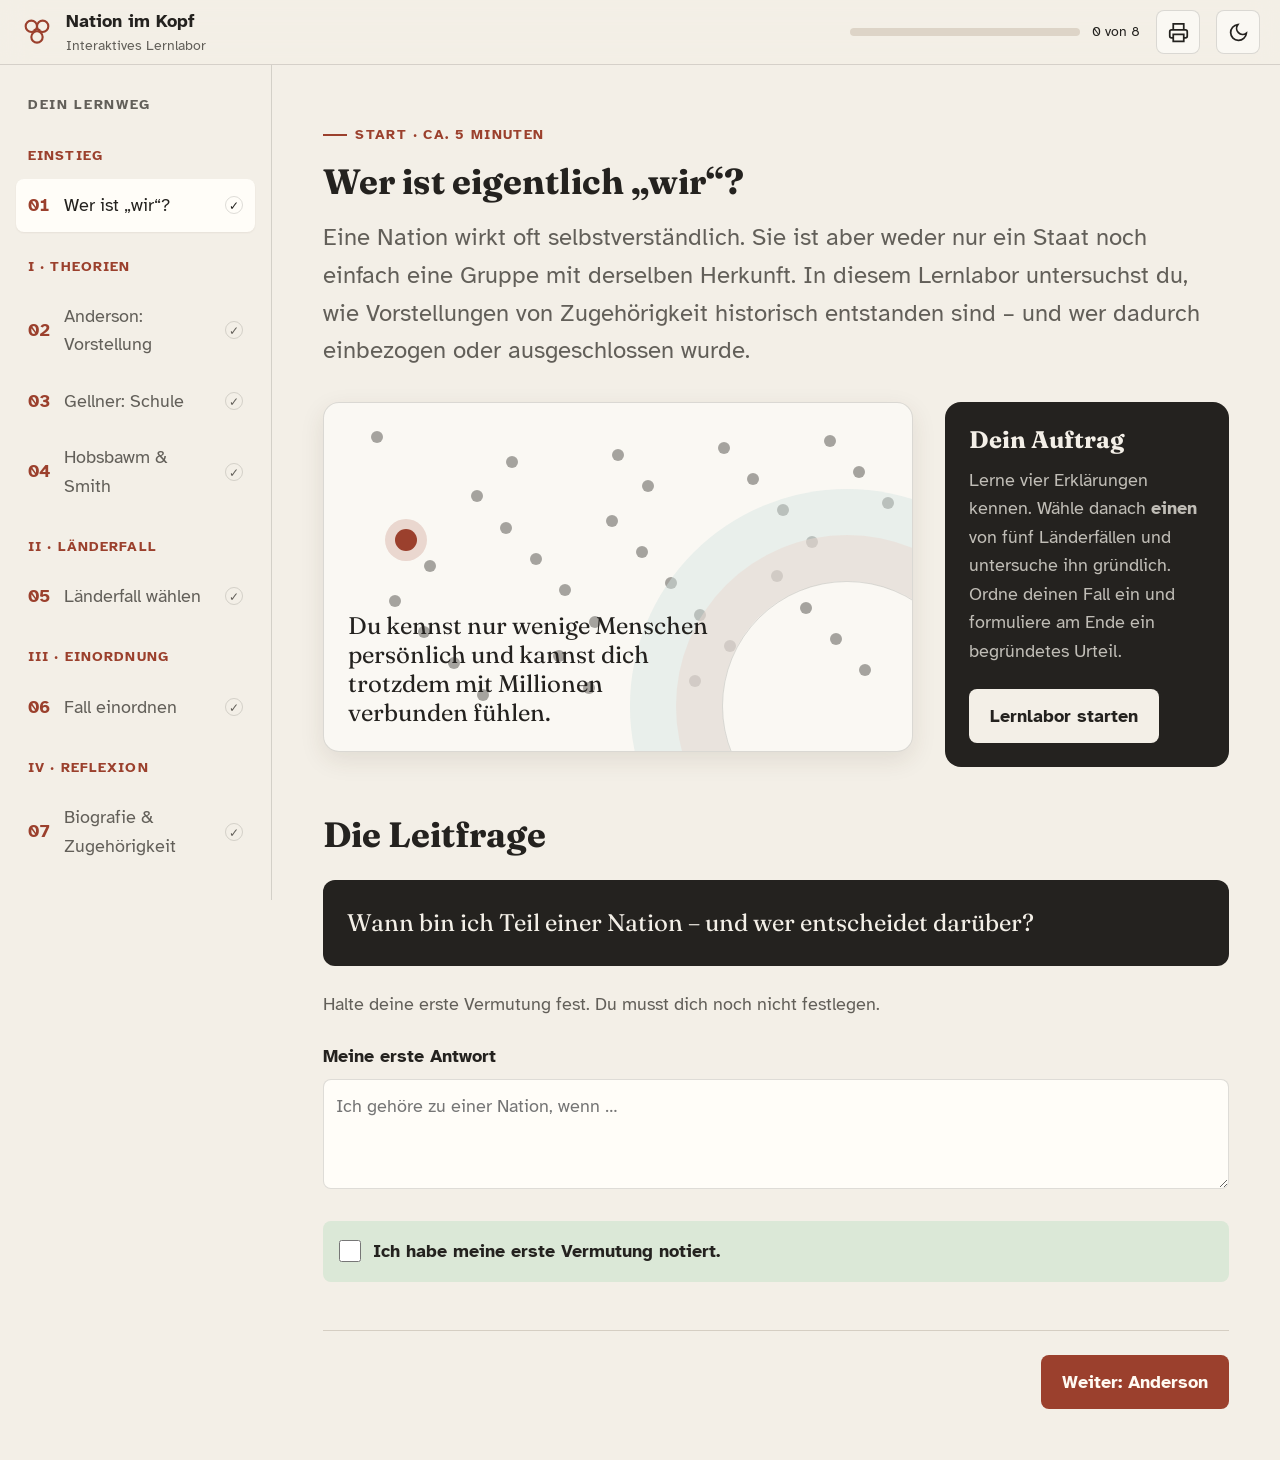
==== index.html @ ab25e4e1 "Lernlabor „Nation im Kopf“ und Vertiefungsmodul „Gene ohne Reisepass“ Co-Authored-By: Claude Opus 5." ====
<!DOCTYPE html>

<html lang="de">
<head>
<meta charset="utf-8"/>
<meta content="width=device-width,initial-scale=1" name="viewport"/>
<meta content="Interaktives Lernlabor zu Nation, Nationalismus und Zugehörigkeit für das Wahlfach Demokratiebildung." name="description"/>
<title>Nation im Kopf – Interaktives Lernlabor</title>
<link href="https://fonts.googleapis.com" rel="preconnect"/>
<link crossorigin="" href="https://fonts.gstatic.com" rel="preconnect"/>
<link href="https://fonts.googleapis.com/css2?family=Atkinson+Hyperlegible:wght@400;700&amp;family=Fraunces:opsz,wght@9..144,600;9..144,700&amp;display=swap" rel="stylesheet"/>
<style>
/* Art direction: historisches Lernlabor → ruhig, quellenorientiert, pluralitätssensibel.
   Palette: warmes Papier + Oxidrot; Typography: Fraunces + Atkinson Hyperlegible; Density: balanced. */
:root,[data-theme="light"]{
 --bg:#f3efe7;--surface:#faf8f3;--surface-2:#fffdf8;--offset:#e9e2d7;--dynamic:#ddd4c7;--divider:#d5cec3;--border:rgba(36,34,31,.15);
 --text:#24221f;--muted:#625f59;--faint:#79746c;--inverse:#fffaf2;--primary:#9b402d;--primary-hover:#763020;--primary-hi:#ead7cf;
 --teal:#176b67;--teal-hi:#d3e3df;--gold:#8c6717;--gold-hi:#eee2bf;--error:#9a3043;--error-hi:#f0d8dc;--success:#386838;--success-hi:#dbe8d7;
 --shadow-sm:0 1px 2px rgba(65,48,34,.07);--shadow-md:0 8px 24px rgba(65,48,34,.10);--shadow-lg:0 18px 48px rgba(65,48,34,.14);
 --font-display:'Fraunces',Georgia,serif;--font-body:'Atkinson Hyperlegible',Arial,sans-serif;
 --text-xs:clamp(.75rem,.7rem + .25vw,.875rem);--text-sm:clamp(.875rem,.8rem + .35vw,1rem);--text-base:clamp(1rem,.95rem + .25vw,1.125rem);--text-lg:clamp(1.125rem,1rem + .75vw,1.5rem);--text-xl:clamp(1.5rem,1.2rem + 1.25vw,2.25rem);
 --s1:.25rem;--s2:.5rem;--s3:.75rem;--s4:1rem;--s5:1.25rem;--s6:1.5rem;--s8:2rem;--s10:2.5rem;--s12:3rem;--s16:4rem;--r-sm:.375rem;--r-md:.5rem;--r-lg:.75rem;--r-xl:1rem;--ease:180ms cubic-bezier(.16,1,.3,1)
}
[data-theme="dark"]{--bg:#181715;--surface:#201e1b;--surface-2:#282521;--offset:#302d28;--dynamic:#3a3630;--divider:#3a3732;--border:rgba(238,233,225,.16);--text:#eee9e1;--muted:#c0b8ae;--faint:#9d958b;--inverse:#251813;--primary:#db826c;--primary-hover:#ee9e8a;--primary-hi:#4f3028;--teal:#6bb6af;--teal-hi:#263e3c;--gold:#d6ae57;--gold-hi:#443a25;--error:#e5788c;--error-hi:#4d2930;--success:#8ab67d;--success-hi:#2c3c28;--shadow-sm:0 1px 2px rgba(0,0,0,.25);--shadow-md:0 8px 24px rgba(0,0,0,.3);--shadow-lg:0 18px 48px rgba(0,0,0,.4)}
*,*::before,*::after{box-sizing:border-box;margin:0;padding:0}html{scroll-behavior:smooth;scroll-padding-top:5rem;-webkit-text-size-adjust:none;text-size-adjust:none}body{min-height:100dvh;background:var(--bg);color:var(--text);font-family:var(--font-body);font-size:var(--text-base);line-height:1.58;-webkit-font-smoothing:antialiased;text-rendering:optimizeLegibility}button,input,textarea,select{font:inherit;color:inherit}button{cursor:pointer}a{color:inherit}img,svg{display:block;max-width:100%}h1,h2,h3{line-height:1.15;text-wrap:balance}p,li{max-width:72ch;text-wrap:pretty}::selection{background:var(--primary-hi)}:focus-visible{outline:3px solid var(--primary);outline-offset:3px;border-radius:var(--r-sm)}
.skip{position:fixed;left:var(--s4);top:-5rem;background:var(--text);color:var(--bg);padding:var(--s3) var(--s4);z-index:100}.skip:focus{top:var(--s4)}
.appbar{position:sticky;top:0;z-index:30;background:color-mix(in oklab,var(--bg) 92%,transparent);backdrop-filter:blur(14px);border-bottom:1px solid var(--border)}.appbar-inner{max-width:1440px;margin:auto;min-height:64px;padding:0 var(--s5);display:flex;align-items:center;gap:var(--s4)}.brand{display:flex;align-items:center;gap:var(--s3);font-weight:700}.mark{width:34px;height:34px;color:var(--primary);flex:0 0 auto}.brand small{display:block;color:var(--muted);font-size:var(--text-xs);font-weight:400}.progress-wrap{margin-left:auto;display:flex;align-items:center;gap:var(--s3);min-width:min(290px,35vw)}.progress-track{height:8px;flex:1;background:var(--dynamic);border-radius:999px;overflow:hidden}.progress-bar{height:100%;width:0;background:var(--primary);transition:width 600ms cubic-bezier(.16,1,.3,1)}.progress-label{font-size:var(--text-xs);font-variant-numeric:tabular-nums;white-space:nowrap}.icon-btn{width:44px;height:44px;display:grid;place-items:center;border:1px solid var(--border);background:var(--surface);border-radius:var(--r-md);color:var(--text)}.icon-btn:hover{background:var(--offset)}
.shell{max-width:1440px;margin:auto;display:grid;grid-template-columns:272px minmax(0,1fr);min-height:calc(100dvh - 65px)}.sidebar{position:sticky;top:65px;height:calc(100dvh - 65px);padding:var(--s6) var(--s4);border-right:1px solid var(--border);overflow:auto}.sidebar h2{font-size:var(--text-xs);letter-spacing:.12em;text-transform:uppercase;color:var(--muted);margin:var(--s2) var(--s3) var(--s3)}.nav-list{list-style:none;display:grid;gap:var(--s1)}.nav-group{margin:var(--s5) var(--s3) var(--s2);font-size:var(--text-xs);font-weight:700;letter-spacing:.08em;text-transform:uppercase;color:var(--primary)}.nav-btn{width:100%;min-height:48px;padding:var(--s3);display:grid;grid-template-columns:28px 1fr auto;align-items:center;gap:var(--s2);text-align:left;border:0;border-radius:var(--r-md);background:transparent;color:var(--muted)}.nav-btn:hover{background:var(--surface);color:var(--text)}.nav-btn.active{background:var(--surface-2);color:var(--text);box-shadow:var(--shadow-sm)}.nav-num{font-variant-numeric:tabular-nums;color:var(--primary);font-weight:700}.nav-check{width:18px;height:18px;border:1px solid var(--border);border-radius:50%;font-size:12px;display:grid;place-items:center}.nav-btn.done .nav-check{background:var(--success);border-color:var(--success);color:var(--inverse)}.privacy-note{margin-top:var(--s8);padding:var(--s4);background:var(--surface);border-radius:var(--r-lg);font-size:var(--text-sm);color:var(--muted)}.privacy-note strong{color:var(--text)}
.content{min-width:0;padding:clamp(var(--s6),4vw,var(--s16));}.page{display:none;max-width:1060px;margin:auto;animation:fadein 350ms cubic-bezier(.16,1,.3,1)}.page.active{display:block}.eyebrow{display:inline-flex;align-items:center;gap:var(--s2);font-size:var(--text-xs);font-weight:700;text-transform:uppercase;letter-spacing:.1em;color:var(--primary);margin-bottom:var(--s4)}.eyebrow::before{content:"";width:24px;height:2px;background:currentColor}.page h1{font-family:var(--font-display);font-size:var(--text-xl);max-width:24ch;margin-bottom:var(--s4)}.lead{font-size:var(--text-lg);color:var(--muted);max-width:62ch;margin-bottom:var(--s8)}.hero{display:grid;grid-template-columns:minmax(0,1.35fr) minmax(260px,.65fr);gap:var(--s8);align-items:start}.hero-visual{min-height:350px;background:var(--surface);border:1px solid var(--border);border-radius:var(--r-xl);padding:var(--s6);box-shadow:var(--shadow-md);position:relative;overflow:hidden}.constellation{position:absolute;inset:0}.person{position:absolute;width:12px;height:12px;border-radius:50%;background:var(--muted);opacity:.55}.person.me{width:22px;height:22px;background:var(--primary);opacity:1;box-shadow:0 0 0 10px var(--primary-hi)}.rings{position:absolute;width:250px;height:250px;border:1px solid var(--border);border-radius:50%;right:-60px;bottom:-80px;box-shadow:0 0 0 46px color-mix(in oklab,var(--primary-hi) 50%,transparent),0 0 0 92px color-mix(in oklab,var(--teal-hi) 45%,transparent)}.visual-caption{position:absolute;left:var(--s6);bottom:var(--s6);max-width:26ch;font-family:var(--font-display);font-size:var(--text-lg);line-height:1.2}.mission{background:var(--text);color:var(--bg);padding:var(--s6);border-radius:var(--r-xl)}.mission h2{font-family:var(--font-display);font-size:var(--text-lg);margin-bottom:var(--s3)}.mission p{color:color-mix(in oklab,var(--bg) 78%,var(--text));}.btn-row{display:flex;flex-wrap:wrap;gap:var(--s3);margin-top:var(--s6)}.btn{min-height:46px;border:1px solid var(--border);border-radius:var(--r-md);padding:var(--s3) var(--s5);background:var(--surface-2);color:var(--text);font-weight:700;transition:transform var(--ease),background var(--ease),box-shadow var(--ease)}.btn:hover{background:var(--offset);box-shadow:var(--shadow-sm)}.btn:active{transform:translateY(1px)}.btn.primary{background:var(--primary);border-color:transparent;color:var(--inverse)}.btn.primary:hover{background:var(--primary-hover)}.btn.dark{background:var(--bg);color:var(--text);border-color:transparent}.btn.ghost{background:transparent}.btn.small{min-height:40px;padding:var(--s2) var(--s4);font-size:var(--text-sm)}
.section{margin-top:var(--s12)}.section h2{font-family:var(--font-display);font-size:var(--text-xl);margin-bottom:var(--s4)}.section-intro{color:var(--muted);margin-bottom:var(--s6)}.concept-grid{display:grid;grid-template-columns:repeat(2,minmax(0,1fr));gap:var(--s4)}.concept-card{background:var(--surface);border:1px solid var(--border);border-radius:var(--r-lg);padding:var(--s6);box-shadow:var(--shadow-sm)}.concept-card h3{font-size:var(--text-lg);margin:var(--s3) 0}.concept-card p{color:var(--muted)}.concept-card .tag,.tag{display:inline-block;border:1px solid var(--border);border-radius:999px;padding:var(--s1) var(--s3);font-size:var(--text-xs);font-weight:700;color:var(--primary)}.question-box{margin-top:var(--s5);padding:var(--s4);background:var(--offset);border-radius:var(--r-md)}.question-box strong{display:block;margin-bottom:var(--s2)}
.thought{display:grid;grid-template-columns:1fr auto;gap:var(--s4);align-items:end;background:var(--surface);border:1px solid var(--border);padding:var(--s6);border-radius:var(--r-lg);margin-top:var(--s6)}label{font-weight:700}input[type="number"],input[type="text"],textarea,select{width:100%;margin-top:var(--s2);padding:var(--s3);background:var(--surface-2);border:1px solid var(--border);border-radius:var(--r-md)}textarea{min-height:110px;resize:vertical}.feedback{display:none;margin-top:var(--s4);padding:var(--s4);border-radius:var(--r-md);background:var(--teal-hi);color:var(--text)}.feedback.show{display:block;animation:fadein 250ms ease}.analogy{display:grid;grid-template-columns:1fr 1fr;gap:var(--s4);margin:var(--s6) 0}.analog-card{background:var(--surface);padding:var(--s5);border-radius:var(--r-lg);border:1px solid var(--border)}.analog-card strong{font-size:var(--text-lg)}
.process{display:grid;grid-template-columns:repeat(3,1fr);gap:var(--s4);margin:var(--s6) 0}.process article{background:var(--surface);padding:var(--s5);border-radius:var(--r-lg);border:1px solid var(--border)}.process-num{font-family:var(--font-display);font-size:var(--text-xl);color:var(--primary)}.quote{margin:var(--s6) 0;padding:var(--s6);background:var(--text);color:var(--bg);border-radius:var(--r-lg);font-family:var(--font-display);font-size:var(--text-lg)}.quote cite{display:block;margin-top:var(--s3);font-family:var(--font-body);font-size:var(--text-sm);font-style:normal;color:color-mix(in oklab,var(--bg) 70%,var(--text))}
.quiz{background:var(--surface);border:1px solid var(--border);border-radius:var(--r-lg);padding:var(--s6);margin-top:var(--s6)}.quiz h3{font-size:var(--text-lg);margin-bottom:var(--s4)}.options{display:grid;gap:var(--s3)}.option{min-height:50px;padding:var(--s3) var(--s4);border:1px solid var(--border);border-radius:var(--r-md);background:var(--surface-2);text-align:left}.option:hover{background:var(--offset)}.option.correct{background:var(--success-hi);border-color:var(--success)}.option.wrong{background:var(--error-hi);border-color:var(--error)}.quiz-result{min-height:28px;margin-top:var(--s3);font-weight:700}
.country-controls{display:flex;gap:var(--s2);flex-wrap:wrap;margin-bottom:var(--s5)}.country-tab{min-height:44px;padding:var(--s2) var(--s4);border:1px solid var(--border);border-radius:999px;background:var(--surface);font-weight:700}.country-tab.active{background:var(--text);color:var(--bg)}.country-panel{display:none;background:var(--surface);border:1px solid var(--border);border-radius:var(--r-xl);overflow:hidden}.country-panel.active{display:grid;grid-template-columns:minmax(220px,.7fr) minmax(0,1.3fr);animation:fadein 300ms ease}.country-art{min-height:380px;padding:var(--s6);display:flex;flex-direction:column;justify-content:space-between;background:var(--offset);position:relative;overflow:hidden}.country-code{font:700 clamp(4rem,10vw,8rem)/.8 var(--font-display);color:var(--primary);opacity:.2}.country-art h3{font-family:var(--font-display);font-size:var(--text-xl);z-index:1}.country-content{padding:var(--s8)}.country-content h3{font-family:var(--font-display);font-size:var(--text-xl);margin-bottom:var(--s3)}.country-content ul{padding-left:var(--s5);display:grid;gap:var(--s2);margin:var(--s4) 0}.theory-link{padding:var(--s4);background:var(--teal-hi);border-radius:var(--r-md)}
.continuum{background:var(--surface);border:1px solid var(--border);border-radius:var(--r-xl);padding:var(--s6)}.axis-labels{display:flex;justify-content:space-between;gap:var(--s4);font-weight:700}.axis-labels span:last-child{text-align:right}.range{width:100%;accent-color:var(--primary);margin:var(--s8) 0 var(--s3)}.range-readout{text-align:center;font-weight:700;color:var(--primary)}.criteria{display:grid;grid-template-columns:repeat(2,1fr);gap:var(--s3);margin-top:var(--s6)}.criteria label{display:flex;align-items:center;gap:var(--s3);font-weight:400;background:var(--surface-2);padding:var(--s3);border-radius:var(--r-md);border:1px solid var(--border)}.criteria input{width:20px;height:20px;accent-color:var(--primary)}.reflection{margin-top:var(--s6)}.safety{padding:var(--s4);background:var(--gold-hi);border-radius:var(--r-md);margin-bottom:var(--s5)}
.sort-area{display:grid;grid-template-columns:1fr 1fr;gap:var(--s5)}.sort-bank,.sort-target{min-height:190px;background:var(--surface);border:1px dashed var(--border);border-radius:var(--r-lg);padding:var(--s4)}.sort-target h3,.sort-bank h3{margin-bottom:var(--s3)}.sort-chip{display:block;width:100%;margin-bottom:var(--s2);padding:var(--s3);background:var(--surface-2);border:1px solid var(--border);border-radius:var(--r-md);text-align:left}.sort-chip.selected{outline:3px solid var(--primary)}.sort-actions{grid-column:1/-1;display:flex;gap:var(--s3);justify-content:center}.sort-target[data-side="civic"]{box-shadow:inset 0 4px 0 var(--teal)}.sort-target[data-side="ethnic"]{box-shadow:inset 0 4px 0 var(--primary)}
.matrix-wrap{overflow-x:auto}.matrix{min-width:720px}.matrix th,.matrix td{padding:var(--s3);border-bottom:1px solid var(--divider);text-align:left}.matrix th{background:var(--offset);position:sticky;top:0}.matrix td:first-child{font-weight:700}.final-score{display:grid;grid-template-columns:auto 1fr;gap:var(--s5);align-items:center;margin-top:var(--s6);padding:var(--s6);background:var(--text);color:var(--bg);border-radius:var(--r-xl)}.score-ring{width:112px;height:112px;border-radius:50%;display:grid;place-items:center;background:conic-gradient(var(--primary) 0deg,var(--dynamic) 0);font:700 var(--text-xl) var(--font-display);position:relative}.score-ring::before{content:"";position:absolute;inset:12px;border-radius:50%;background:var(--text)}.score-ring span{z-index:1}sup a{color:var(--primary);font-weight:700;text-decoration:none}.module-source{margin-top:var(--s6);padding:var(--s4);background:var(--offset);border:1px solid var(--border);border-radius:var(--r-md);font-size:var(--text-sm);color:var(--muted)}.module-source strong{color:var(--text)}.module-source a{color:var(--primary)}.sources details{background:var(--surface);border:1px solid var(--border);border-radius:var(--r-md);padding:var(--s4);margin-bottom:var(--s3)}.sources summary{font-weight:700;cursor:pointer}.sources a{color:var(--primary)}
.lesson-nav{display:flex;justify-content:space-between;gap:var(--s4);margin-top:var(--s12);padding-top:var(--s6);border-top:1px solid var(--divider)}.completion{display:flex;align-items:center;gap:var(--s3);margin:var(--s6) 0;padding:var(--s4);background:var(--success-hi);border-radius:var(--r-md)}.completion input{width:22px;height:22px;accent-color:var(--success)}.mobile-nav{display:none}.toast{position:fixed;right:var(--s5);bottom:var(--s5);z-index:60;max-width:360px;padding:var(--s4);background:var(--text);color:var(--bg);border-radius:var(--r-md);box-shadow:var(--shadow-lg);transform:translateY(130%);opacity:0;transition:transform 350ms cubic-bezier(.16,1,.3,1),opacity 350ms}.toast.show{transform:none;opacity:1}@keyframes fadein{from{opacity:0;transform:translateY(8px)}to{opacity:1;transform:none}}
@media(max-width:980px){.shell{grid-template-columns:1fr}.sidebar{display:none}.content{padding-bottom:90px}.mobile-nav{position:fixed;display:grid;grid-template-columns:repeat(5,1fr);left:0;right:0;bottom:0;z-index:40;background:var(--surface);border-top:1px solid var(--border);padding:var(--s1)}.mobile-nav button{min-height:54px;border:0;background:transparent;font-size:var(--text-xs);color:var(--muted)}.mobile-nav button.active{color:var(--primary);font-weight:700}.hero{grid-template-columns:1fr}.progress-wrap{min-width:150px}.brand small{display:none}}
@media(max-width:680px){.appbar-inner{padding:0 var(--s3)}.brand span{display:none}.progress-label{display:none}.content{padding:var(--s6) var(--s4) 90px}.concept-grid,.process,.analogy,.criteria,.sort-area{grid-template-columns:1fr}.country-panel.active{grid-template-columns:1fr}.country-art{min-height:200px}.thought{grid-template-columns:1fr}.final-score{grid-template-columns:1fr;text-align:center}.score-ring{margin:auto}.lesson-nav{flex-direction:column}.lesson-nav .btn{width:100%}.sort-actions{grid-column:auto;flex-wrap:wrap}}
@media print{.appbar,.sidebar,.mobile-nav,.lesson-nav,.btn,.country-controls{display:none!important}.shell{display:block}.content{padding:0}.page{display:block!important;break-after:page}.quiz,.concept-card,.country-panel,.continuum{box-shadow:none}.country-panel{display:grid!important}}
@media(prefers-reduced-motion:reduce){*,*::before,*::after{animation-duration:.01ms!important;transition-duration:.01ms!important;scroll-behavior:auto!important}}

.glossary{display:grid;grid-template-columns:repeat(3,minmax(0,1fr));gap:var(--s4);margin:var(--s6) 0}.glossary article{background:var(--surface);border:1px solid var(--border);border-radius:var(--r-lg);padding:var(--s5)}.glossary h3{font-size:var(--text-lg);margin:var(--s2) 0}.glossary p{color:var(--muted)}
.example-stack{display:grid;gap:var(--s4)}.example-stack article{display:grid;grid-template-columns:64px 1fr;gap:var(--s4);background:var(--surface);border:1px solid var(--border);border-radius:var(--r-lg);padding:var(--s5)}.example-stack h3{font-size:var(--text-lg);margin-bottom:var(--s2)}.evidence{margin-top:var(--s3);color:var(--muted);font-size:var(--text-sm)}
.case-task{margin:var(--s6) 0;padding:var(--s6);background:var(--text);color:var(--bg);border-radius:var(--r-xl)}.case-task h2{font-family:var(--font-display);font-size:var(--text-lg);margin:var(--s2) 0}.case-task ol{padding-left:var(--s5);display:grid;gap:var(--s2)}.case-task .tag{color:var(--bg);border-color:color-mix(in oklab,var(--bg) 40%,transparent)}
.country-content>p{margin:var(--s3) 0;color:var(--muted)}.case-check{margin:var(--s4) 0;padding:var(--s4);background:var(--gold-hi);border-radius:var(--r-md)}.case-check p{margin-top:var(--s2);color:var(--text)}.case-work{background:var(--surface);border:1px solid var(--border);padding:var(--s6);border-radius:var(--r-xl)}.large-text{min-height:180px}
.profile-controls{display:flex;align-items:end;gap:var(--s3);flex-wrap:wrap;margin:var(--s6) 0}.profile-controls label{flex:1 1 240px}.profile-controls select{display:block}.case-profile{background:var(--surface);border:1px solid var(--border);border-radius:var(--r-lg);padding:var(--s6);min-height:150px}.case-profile h3{font-family:var(--font-display);font-size:var(--text-lg);margin-bottom:var(--s2)}.proposal-line{height:14px;background:var(--dynamic);border-radius:999px;margin:var(--s5) 0;position:relative}.proposal-line span{position:absolute;top:50%;width:22px;height:22px;border-radius:50%;background:var(--primary);transform:translate(-50%,-50%);box-shadow:0 0 0 5px var(--primary-hi)}
.dimension-grid{display:grid;grid-template-columns:repeat(5,minmax(0,1fr));gap:var(--s3)}.dimension{background:var(--surface);border:1px solid var(--border);border-radius:var(--r-md);padding:var(--s4)}.dimension strong{display:block;font-size:var(--text-sm);min-height:44px}.dim-track{height:8px;background:var(--dynamic);border-radius:999px;margin:var(--s3) 0;overflow:hidden}.dim-track i{display:block;height:100%;background:var(--teal);border-radius:999px}.dimension small{color:var(--muted)}.theory-map{display:grid;grid-template-columns:repeat(2,minmax(0,1fr));gap:var(--s3);margin-bottom:var(--s5)}.theory-map article{background:var(--teal-hi);border-radius:var(--r-md);padding:var(--s4)}.theory-map h3{font-size:var(--text-base);margin-bottom:var(--s1)}
.belonging-layers{display:grid;grid-template-columns:repeat(4,minmax(0,1fr));gap:var(--s3);margin:var(--s6) 0}.belonging-layers article{background:var(--surface);border:1px solid var(--border);border-radius:var(--r-lg);padding:var(--s4)}.belonging-layers span{display:grid;place-items:center;width:32px;height:32px;border-radius:50%;background:var(--primary);color:var(--inverse);font-weight:700;margin-bottom:var(--s3)}.belonging-layers h3{font-size:var(--text-base);margin-bottom:var(--s2)}.belonging-layers p{font-size:var(--text-sm);color:var(--muted)}
.rubric{display:grid;gap:var(--s2);margin:var(--s5) 0;padding:var(--s5);background:var(--offset);border-radius:var(--r-lg)}.rubric h3{font-size:var(--text-lg);margin-bottom:var(--s2)}.rubric label{display:flex;gap:var(--s3);align-items:flex-start;font-weight:400}.rubric input{width:20px;height:20px;accent-color:var(--primary);margin-top:2px}
@media(max-width:900px){.glossary,.belonging-layers{grid-template-columns:1fr 1fr}.dimension-grid{grid-template-columns:repeat(2,1fr)}}
@media(max-width:680px){.glossary,.belonging-layers,.theory-map,.dimension-grid{grid-template-columns:1fr}.example-stack article{grid-template-columns:44px 1fr}.profile-controls{align-items:stretch}.profile-controls>*{width:100%}.country-content{padding:var(--s5)}}
</style>
</head>
<body>
<a class="skip" href="#main">Zum Inhalt springen</a>
<header class="appbar"><div class="appbar-inner">
<div class="brand"><svg aria-label="Logo Nation im Kopf" class="mark" fill="none" viewbox="0 0 48 48"><circle cx="16" cy="16" r="8" stroke="currentColor" stroke-width="3"></circle><circle cx="32" cy="16" r="8" stroke="currentColor" stroke-width="3"></circle><circle cx="24" cy="31" r="8" stroke="currentColor" stroke-width="3"></circle><path d="M20 20l2.5 4M28 20l-2.5 4" stroke="currentColor" stroke-width="3"></path></svg><div><span>Nation im Kopf</span><small>Interaktives Lernlabor</small></div></div>
<div aria-label="Lernfortschritt" class="progress-wrap"><div class="progress-track"><div class="progress-bar" id="progressBar"></div></div><span class="progress-label" id="progressLabel">0 von 8</span></div>
<button aria-label="Arbeitsstand drucken" class="icon-btn" id="printBtn" title="Drucken"><svg fill="none" height="21" stroke="currentColor" stroke-width="2" viewbox="0 0 24 24" width="21"><path d="M6 9V2h12v7M6 18H4a2 2 0 0 1-2-2v-5a2 2 0 0 1 2-2h16a2 2 0 0 1 2 2v5a2 2 0 0 1-2 2h-2"></path><path d="M6 14h12v8H6z"></path></svg></button>
<button aria-label="Darstellung wechseln" class="icon-btn" id="themeBtn" title="Hell/Dunkel"><svg fill="none" height="21" id="themeIcon" stroke="currentColor" stroke-width="2" viewbox="0 0 24 24" width="21"><path d="M21 12.79A9 9 0 1 1 11.21 3 7 7 0 0 0 21 12.79z"></path></svg></button>
</div></header>
<div class="shell">
<aside aria-label="Lernmodule" class="sidebar"><h2>Dein Lernweg</h2><ol class="nav-list" id="sideNav"></ol><a class="privacy-note" href="gene-ohne-reisepass.html" style="display:block;text-decoration:none;background:var(--teal-hi)"><strong>Vertiefung: Gibt es nationale Gene?</strong><br/>Experimente und Forschungsbefunde zu DNA, Abstammung und Nation →</a><div class="privacy-note"><strong>Deine Geschichte gehört dir.</strong><br/>Biografische Antworten sind freiwillig. Du kannst allgemein, anonym oder über eine fremde Biografie schreiben.</div></aside>
<main class="content" id="main">







<section class="page active" data-page="0">
<span class="eyebrow">Start · ca. 5 Minuten</span>
<h1>Wer ist eigentlich „wir“?</h1>
<p class="lead">Eine Nation wirkt oft selbstverständlich. Sie ist aber weder nur ein Staat noch einfach eine Gruppe mit derselben Herkunft. In diesem Lernlabor untersuchst du, wie Vorstellungen von Zugehörigkeit historisch entstanden sind – und wer dadurch einbezogen oder ausgeschlossen wurde.</p>
<div class="hero"><div aria-label="Grafische Darstellung einer vorgestellten Gemeinschaft" class="hero-visual"><div class="constellation" id="constellation"></div><div class="rings"></div><p class="visual-caption">Du kennst nur wenige Menschen persönlich und kannst dich trotzdem mit Millionen verbunden fühlen.</p></div>
<aside class="mission"><h2>Dein Auftrag</h2><p>Lerne vier Erklärungen kennen. Wähle danach <strong>einen</strong> von fünf Länderfällen und untersuche ihn gründlich. Ordne deinen Fall ein und formuliere am Ende ein begründetes Urteil.</p><div class="btn-row"><button class="btn dark" data-goto="1">Lernlabor starten</button></div></aside></div>
<div class="section"><h2>Die Leitfrage</h2><div class="quote">Wann bin ich Teil einer Nation – und wer entscheidet darüber?</div><p class="section-intro">Halte deine erste Vermutung fest. Du musst dich noch nicht festlegen.</p><label for="firstThought">Meine erste Antwort</label><textarea id="firstThought" placeholder="Ich gehöre zu einer Nation, wenn …"></textarea></div>
<label class="completion"><input data-complete="0" type="checkbox"/> Ich habe meine erste Vermutung notiert.</label>
<div class="lesson-nav"><span></span><button class="btn primary" data-goto="1">Weiter: Anderson</button></div>
</section><section class="page" data-page="1">
<span class="eyebrow">I · Theorie 1</span><h1>Anderson: Eine Gemeinschaft im Kopf</h1>
<p class="lead">Benedict Anderson nennt die Nation eine <strong>„vorgestellte politische Gemeinschaft“</strong>. „Vorgestellt“ heißt nicht „frei erfunden“. Es heißt: Die meisten Mitglieder begegnen sich nie, stellen sich aber trotzdem ein gemeinsames „Wir“ vor.<sup><a aria-label="Quelle T1" href="#quelle-t1">[T1]</a></sup></p>
<div class="glossary"><article><span class="tag">Fachbegriff</span><h3>begrenzt</h3><p>Jede Nation denkt eine Grenze zwischen „uns“ und anderen Nationen. Diese Grenze kann staatlich, kulturell oder beides sein.</p></article><article><span class="tag">Fachbegriff</span><h3>souverän</h3><p>Die Gemeinschaft beansprucht, politisch selbst über ihre Angelegenheiten entscheiden zu dürfen.</p></article><article><span class="tag">Fachbegriff</span><h3>Printkapitalismus</h3><p>Bücher und Zeitungen werden als Waren in großer Zahl verkauft. Dadurch lesen viele Menschen dieselbe Standardsprache und dieselben Themen.</p></article></div>
<div class="thought"><div><label for="knownPeople">Schätze: Wie viele Menschen deiner Nation kennst du persönlich?</label><input id="knownPeople" max="1000000" min="0" placeholder="z. B. 250" type="number"/></div><button class="btn primary" id="andersonReveal">Gedanken prüfen</button></div><div class="feedback" id="andersonFeedback" role="status"></div>
<div class="section"><h2>Vier Beispiele aus Andersons Buch</h2><p class="section-intro">Alltägliche Medien und staatliche Einrichtungen machen die große, anonyme Gemeinschaft vorstellbar.</p><div class="example-stack">
<article><div class="process-num">01</div><div><h3>Die Morgenzeitung</h3><p>Eine Person liest allein. Sie weiß aber: Tausende lesen am selben Morgen dieselbe Ausgabe. Verschiedene Ereignisse erscheinen auf einer Seite als gemeinsame Gegenwart. So entsteht das Gefühl, gleichzeitig mit unbekannten anderen in derselben Welt zu leben.</p><p class="evidence">Anderson behandelt Zeitung und Roman als wichtige Formen, in denen Gleichzeitigkeit und ein gemeinsames Publikum vorgestellt werden.<sup><a href="#quelle-t1">[T1]</a></sup></p></div></article>
<article><div class="process-num">02</div><div><h3>Die Landkarte</h3><p>Eine farbig umrandete Fläche zeigt: „Das ist unser Land.“ Wird dieser Umriss auf Schulatlanten, Briefmarken oder Plakaten wiederholt, wird das Staatsgebiet zu einem leicht erkennbaren Bild.</p><p class="evidence">In Andersons Kapitel „Zensus, Karte, Museum“ prägen Karten die Vorstellung eines klar begrenzten Raums.<sup><a href="#quelle-t1b">[T1b]</a></sup></p></div></article>
<article><div class="process-num">03</div><div><h3>Der Zensus</h3><p>Ein <strong>Zensus</strong> ist eine staatliche Volkszählung. Behörden zählen Menschen und ordnen sie Kategorien zu, etwa Sprache oder Religion. Diese Kategorien wirken danach oft wie feste Gruppen – obwohl sie vorher vielleicht fließender waren.</p><p class="evidence">Anderson zeigt, dass der koloniale Staat seine Bevölkerung durch Zählen und Einteilen zugleich beschrieb und formte.<sup><a href="#quelle-t1b">[T1b]</a></sup></p></div></article>
<article><div class="process-num">04</div><div><h3>Das Museum</h3><p>Ein Nationalmuseum entscheidet, welche Gegenstände als „unser Erbe“ gezeigt werden. Besucherinnen sehen dadurch eine geordnete Erzählung von gemeinsamer Vergangenheit.</p><p class="evidence">Museen stellen die Nation sich selbst gegenüber als geschichtliche Einheit dar.<sup><a href="#quelle-t1b">[T1b]</a></sup></p></div></article>
</div></div>
<div class="quiz" data-answer="1"><h3>Welche Aussage trifft Andersons Idee am besten?</h3><div class="options"><button class="option">Eine Nation ist nur real, wenn alle Mitglieder einander kennen.</button><button class="option">Medien, Karten und Einrichtungen helfen Menschen, sich eine große Gemeinschaft vorzustellen.</button><button class="option">Eine Nation entsteht ausschließlich durch gemeinsame Abstammung.</button></div><div aria-live="polite" class="quiz-result"></div></div>
<div class="module-source" id="quelle-t1"><strong>T1 · Theoriequelle</strong> Benedict Anderson, <em>Imagined Communities</em>, überarb. Aufl. 2006 (Erstauflage 1983), besonders Kap. 1–3. <a href="https://researchonline.lse.ac.uk/id/eprint/67407/1/Imagined%20communities_2016.pdf" rel="noopener noreferrer" target="_blank">Fachliche Einordnung (LSE)</a>.</div>
<div class="module-source" id="quelle-t1b"><strong>T1b · Beispiele</strong> Anderson, Kap. 10 „Census, Map, Museum“. <a href="https://jan.ucc.nau.edu/~sj6/AndersonCensusMap.pdf" rel="noopener noreferrer" target="_blank">Textauszug</a>.</div>
<label class="completion"><input data-complete="1" type="checkbox"/> Ich kann Anderson mit einem Alltagsbeispiel erklären.</label><div class="lesson-nav"><button class="btn" data-goto="0">Zurück</button><button class="btn primary" data-goto="2">Weiter: Gellner</button></div>
</section><section class="page" data-page="2">
<span class="eyebrow">I · Theorie 2</span><h1>Gellner: Schule macht Fremde verständlich</h1>
<p class="lead">Ernest Gellner erklärt Nationalismus aus dem Übergang zur modernen Industriegesellschaft. Seine zugespitzte These lautet: Nicht eine fertige Nation erzeugt den Nationalismus; Nationalismus trägt dazu bei, die Nation herzustellen.<sup><a href="#quelle-t2">[T2]</a></sup></p>
<div class="glossary"><article><span class="tag">Fachbegriff</span><h3>Industriegesellschaft</h3><p>Eine Gesellschaft mit Fabriken, wachsender Verwaltung, häufigeren Berufswechseln und hoher räumlicher Mobilität.</p></article><article><span class="tag">Fachbegriff</span><h3>Hochkultur</h3><p>Bei Gellner: eine standardisierte Sprache und ein gemeinsamer Wissensbestand, die durch Schule und Ausbildung vermittelt werden. „Hoch“ bedeutet hier nicht „besser“.</p></article><article><span class="tag">Fachbegriff</span><h3>Nationalismus</h3><p>Eine politische Vorstellung, nach der die Grenzen von Staat und Nation möglichst zusammenpassen sollen.</p></article></div>
<div class="section"><h2>Ein Beispiel in drei Schritten</h2><div class="process"><article><div class="process-num">A</div><h3>Viele lokale Welten</h3><p>In einer Agrargesellschaft leben viele Menschen dauerhaft in ihrem Ort. Dialekt und praktische Einweisung reichen häufig für Arbeit und Alltag.</p></article><article><div class="process-num">B</div><h3>Neue Anforderungen</h3><p>Ein Mensch zieht für Arbeit in eine andere Stadt. Formulare, Maschinenanleitungen und neue Berufe verlangen dieselbe Schriftsprache und allgemeine Bildung.</p></article><article><div class="process-num">C</div><h3>Gemeinsame Schule</h3><p>Der Staat baut ein Schulsystem auf. Lehrpläne, Standardsprache, Prüfungen und Geschichtsunterricht machen sehr unterschiedliche Menschen kommunikationsfähig – und vermitteln zugleich ein nationales „Wir“.</p></article></div></div>
<div class="question-box"><strong>Beobachtung für angehende Erzieherinnen</strong> Bildung vermittelt nicht nur Lesen und Schreiben. Schon Kinder erleben durch Feiertage, Karten, Lieder, Geschichten oder Sportereignisse, welche Gemeinschaft als „unsere“ dargestellt wird. Die pädagogische Frage lautet: Wird dieses „Wir“ offen oder ausschließend vermittelt?</div>
<div class="quiz" data-answer="2"><h3>Welches Beispiel passt besonders gut zu Gellner?</h3><div class="options"><button class="option">Eine Familie feiert ein privates Fest.</button><button class="option">Menschen erzählen eine sehr alte Sage.</button><button class="option">Alle Kinder lernen in staatlichen Schulen dieselbe Standardsprache und gemeinsame Lehrpläne.</button></div><div aria-live="polite" class="quiz-result"></div></div>
<div class="section"><h2>Spurensuche</h2><label for="schoolLang">Welche Sprachen, Karten, Lieder, Feiertage oder Nationalgeschichten hast du in Bildungseinrichtungen kennengelernt?</label><textarea id="schoolLang" placeholder="Du kannst allgemein oder über ein Land deiner Wahl schreiben."></textarea></div>
<div class="module-source" id="quelle-t2"><strong>T2 · Theoriequelle</strong> Ernest Gellner, <em>Nations and Nationalism</em>, 1983, besonders Kap. 3–5. <a href="https://archive.org/details/nationsnationali0000unse" rel="noopener noreferrer" target="_blank">Bibliografischer Nachweis</a>.</div>
<label class="completion"><input data-complete="2" type="checkbox"/> Ich kann erklären, warum Gellner Schule und Standardsprache wichtig findet.</label><div class="lesson-nav"><button class="btn" data-goto="1">Zurück</button><button class="btn primary" data-goto="3">Weiter: Hobsbawm &amp; Smith</button></div>
</section><section class="page" data-page="3">
<span class="eyebrow">I · Theorien 3 und 4</span><h1>Hobsbawm und Smith: Woher kommen Symbole?</h1>
<p class="lead">Beide Ansätze fragen nach Geschichte und Symbolen. Hobsbawm untersucht, wie neue Rituale alt erscheinen. Smith betont, dass Nationalismus dafür oft bereits vorhandene Erinnerungen, Mythen und Symbole auswählt und neu deutet.</p>
<div class="concept-grid"><article class="concept-card"><span class="tag">Hobsbawm</span><h3>„Erfundene Tradition“</h3><p>Eine regelmäßig wiederholte Handlung vermittelt Werte und behauptet eine Verbindung zu einer passenden Vergangenheit. „Erfunden“ heißt nicht automatisch „Lüge“: Ein Ritual kann neu sein und trotzdem echte Gefühle auslösen.</p><div class="question-box"><strong>Prüffrage</strong> Seit wann gibt es das Ritual in dieser Form? Wer führte es ein, und welchen Zweck erfüllt es?</div></article><article class="concept-card"><span class="tag">Smith</span><h3>Ethnosymbolismus</h3><p>„Ethno“ bezieht sich auf eine vorgestellte kulturelle Gemeinschaft. Nationalismus beginnt nach Smith nicht bei null, sondern greift auf ältere Namen, Erinnerungen, Landschaften, Heldenfiguren und Symbole zurück.</p><div class="question-box"><strong>Prüffrage</strong> Welche älteren Erinnerungen werden ausgewählt – und welche werden weggelassen?</div></article></div>
<div class="section"><h2>Drei Beispiele aus der Literatur</h2><div class="example-stack">
<article><div class="process-num">01</div><div><h3>Schottischer Kilt und Clan-Tartans</h3><p>Heute wirken Kilt, Tartan und Dudelsack wie uralte Zeichen aller Schottinnen und Schotten. Der Beitrag von Hugh Trevor-Roper zeigt jedoch: Das heute bekannte System wurde vor allem nach der Union mit England entwickelt und im 19. Jahrhundert verbreitet. Aus regionalen Zeichen wurde eine nationale Tradition.</p><p class="evidence">Das Beispiel zeigt Hobsbawms Frage: Wie wird aus einer jüngeren, veränderten Praxis eine scheinbar sehr alte Kontinuität?<sup><a href="#quelle-t3a">[T3a]</a></sup></p></div></article>
<article><div class="process-num">02</div><div><h3>Britische Königszeremonien</h3><p>Prunkvolle öffentliche Rituale der Monarchie erscheinen oft zeitlos. Die Forschung im Sammelband zeigt, dass viele Formen im späten 19. und 20. Jahrhundert ausgestaltet wurden – in einer Zeit von Massengesellschaft und politischem Wandel.</p><p class="evidence">Wiederholung, Medien und feierliche Inszenierung können Loyalität und Zusammenhalt fördern.<sup><a href="#quelle-t3">[T3]</a></sup></p></div></article>
<article><div class="process-num">03</div><div><h3>Vom vorhandenen Symbol zur nationalen Bedeutung</h3><p>Eine Landschaft, ein religiöses Fest oder eine historische Figur kann älter als der Nationalstaat sein. Nationalistische Akteure wählen solche Elemente aus und erzählen sie als gemeinsame Geschichte. Hier ergänzt Smith Hobsbawm: Nicht alles Material ist neu – neu ist oft seine nationale Deutung.</p><p class="evidence">Smith untersucht die Wirkung älterer Mythen, Erinnerungen und Symbole auf moderne Nationen.<sup><a href="#quelle-t4">[T4]</a></sup></p></div></article>
</div></div>
<div class="section"><h2>Sortiere die Aussagen</h2><p class="section-intro">Wähle eine Aussage und ordne sie einem Ansatz zu.</p><div class="sort-area"><div class="sort-bank"><h3>Aussagen</h3><button class="sort-chip" data-sort="h">Eine junge Praxis wird als sehr alt erzählt.</button><button class="sort-chip" data-sort="s">Ein vorhandenes Symbol erhält eine neue nationale Bedeutung.</button><button class="sort-chip" data-sort="h">Wiederholte Rituale erzeugen den Eindruck von Kontinuität.</button><button class="sort-chip" data-sort="s">Ältere Erinnerungen geben Zugehörigkeit emotionale Tiefe.</button></div><div><div class="sort-target" data-side="civic"><h3>Hobsbawm</h3></div><div class="sort-target" data-side="ethnic" style="margin-top:var(--s3)"><h3>Smith</h3></div></div><div class="sort-actions"><button class="btn small" data-move="h">Zu Hobsbawm</button><button class="btn small" data-move="s">Zu Smith</button><button class="btn small ghost" id="sortReset">Zurücksetzen</button></div></div><div class="feedback" id="sortFeedback" role="status"></div></div>
<div class="module-source" id="quelle-t3"><strong>T3 · Theoriequelle</strong> Eric Hobsbawm/Terence Ranger (Hg.), <em>The Invention of Tradition</em>, 1983. <a href="https://www.cambridge.org/core/books/invention-of-tradition/B9973971357795DC86BE856F321C34B3" rel="noopener noreferrer" target="_blank">Cambridge University Press</a>.</div>
<div class="module-source" id="quelle-t3a"><strong>T3a · Kilt-Beispiel</strong> Hugh Trevor-Roper, „The Highland Tradition of Scotland“, in Hobsbawm/Ranger. <a href="https://www.cambridge.org/core/books/invention-of-tradition/invention-of-tradition-the-highland-tradition-of-scotland/10D5A2D19E0AA807DA66CB07D08F8E6EB" rel="noopener noreferrer" target="_blank">Kapitelübersicht</a>.</div>
<div class="module-source" id="quelle-t4"><strong>T4 · Theoriequelle</strong> Anthony D. Smith, <em>Myths and Memories of the Nation</em>, 1999. <a href="https://academic.oup.com/book/54589" rel="noopener noreferrer" target="_blank">Oxford Academic</a>.</div>
<label class="completion"><input data-complete="3" type="checkbox"/> Ich kann Hobsbawm und Smith an einem Beispiel unterscheiden.</label><div class="lesson-nav"><button class="btn" data-goto="2">Zurück</button><button class="btn primary" data-goto="4">Weiter: Einen Länderfall wählen</button></div>
</section><section class="page" data-page="4">
<span class="eyebrow">II · Historische Länderfälle</span><h1>Wähle einen Fall und verstehe ihn gründlich</h1>
<p class="lead">Du musst nicht alle fünf Fälle bearbeiten. Entscheide dich für <strong>ein Land</strong>. Kläre daran: Wer galt wann als zugehörig? Welche Einrichtungen und Erzählungen formten das nationale „Wir“? Wer wurde ausgeschlossen?</p>
<div class="safety"><strong>Wichtig:</strong> Die Fälle beschreiben umkämpfte historische Vorstellungen – nicht den „Charakter“ heutiger Menschen. In jedem Land gab und gibt es mehrere, widersprüchliche Vorstellungen von Nation.</div>
<div class="case-task"><span class="tag">Arbeitsauftrag</span><h2>Dein Fall in vier Fragen</h2><ol><li>Welcher historische Wendepunkt ist wichtig?</li><li>Welche Merkmale entschieden über Zugehörigkeit: Recht, Wille, Sprache, Religion, Abstammung oder etwas anderes?</li><li>Welche Gruppen wurden einbezogen oder ausgeschlossen?</li><li>Welche zwei Theorien erklären den Fall besonders gut?</li></ol></div>
<div aria-label="Länderfälle" class="country-controls" role="tablist"><button class="country-tab active" data-country="arg" role="tab">Argentinien</button><button class="country-tab" data-country="gre" role="tab">Griechenland</button><button class="country-tab" data-country="pol" role="tab">Polen</button><button class="country-tab" data-country="civ" role="tab">Côte d’Ivoire</button><button class="country-tab" data-country="bih" role="tab">Bosnien-Herzegowina</button></div>
<div id="countryPanels">
<article class="country-panel active" data-country-panel="arg"><div class="country-art"><div class="country-code">AR</div><h3>Einwanderung und „Argentinisierung“</h3></div><div class="country-content"><span class="tag">politisch offen – kulturell vereinheitlichend</span><h3>Argentinien</h3><p><strong>Ausgangslage:</strong> Im 19. Jahrhundert verstanden liberale Eliten die Nation zunächst vor allem politisch: Zugehörig sollte sein, wer als Bürgerin oder Bürger dem Staat und seinen republikanischen Werten verbunden war. Zwischen 1870 und 1930 ließen sich mehr als vier Millionen Einwandernde dauerhaft im Land nieder.<sup><a href="#quelle-p1">[P1]</a></sup></p><p><strong>Wie entstand ein nationales „Wir“?</strong> Die öffentliche Schule wurde zum zentralen Werkzeug. Unterricht in spanischer Standardsprache, argentinischer Geschichte und Geografie sowie patriotische Feiern sollten Kinder sehr verschiedener Familien zu Argentinierinnen und Argentiniern machen. Das passt zu Gellners Betonung von Schule und Andersons gemeinsamer Medien- und Vorstellungswelt.</p><p><strong>Spannung und Ausschluss:</strong> Das Bild vom <em>crisol de razas</em>, dem „Schmelztiegel“, versprach Integration. Gleichzeitig wurde die Nation oft als weiß und europäisch vorgestellt. Indigene und afroargentinische Geschichte sowie spätere Einwanderung aus Nachbarstaaten wurden abgewertet oder unsichtbar gemacht.<sup><a href="#quelle-p1b">[P1b]</a></sup></p><div class="case-check"><strong>Wann galt man als Teil?</strong><p>Rechtlich und politisch konnte Zugehörigkeit offen gedacht werden. Sozial wurde jedoch häufig kulturelle Anpassung an eine europäisch geprägte nationale Norm erwartet.</p></div><div class="theory-link"><strong>Theoriebrille:</strong> Gellner erklärt die Schule; Anderson die gemeinsame Vorstellungswelt; Hobsbawm hilft bei patriotischen Ritualen; die Spannung zwischen Willens- und Kulturnation bleibt sichtbar.</div></div></article>
<article class="country-panel" data-country-panel="gre"><div class="country-art"><div class="country-code">GR</div><h3>Sprache, Orthodoxie und „Megali Idea“</h3></div><div class="country-content"><span class="tag">stark kulturnational geprägt</span><h3>Griechenland</h3><p><strong>Ausgangslage:</strong> Der unabhängige griechische Staat entstand im 19. Jahrhundert auf einem kleineren Gebiet als dem Raum, in dem griechischsprachige und orthodoxe Bevölkerungen lebten. Deshalb waren Staat und vorgestellte Nation nicht deckungsgleich.</p><p><strong>Wie entstand ein nationales „Wir“?</strong> Sprache, orthodoxes Christentum und Erzählungen über Antike und Byzanz wurden miteinander verbunden. Die <em>Megali Idea</em> – wörtlich „Große Idee“ – stellte seit den 1840er Jahren einen erweiterten Staat für als griechisch verstandene Bevölkerungen vor, mit Konstantinopel als symbolischem Zentrum.<sup><a href="#quelle-p2">[P2]</a></sup></p><p><strong>Spannung und Ausschluss:</strong> Orthodoxer Glaube allein ergab keine eindeutige Nation, weil auch andere Balkanbevölkerungen orthodox waren. Um Sprache, Religion und Territorium wurde deshalb politisch gerungen. Bevölkerungen mit gemischten Sprachen und Zugehörigkeiten passten schlecht in eindeutige Kategorien.</p><div class="case-check"><strong>Wann galt man als Teil?</strong><p>Vor allem dann, wenn Sprache, orthodoxe Religion und historische Abstammungserzählungen als „griechisch“ gelesen wurden – auch jenseits der damaligen Staatsgrenzen.</p></div><div class="theory-link"><strong>Theoriebrille:</strong> Anderson erklärt die räumlich verstreute vorgestellte Gemeinschaft; Smith die Auswahl von Antike, Byzanz und Religion; die Megali Idea zeigt Kulturnation mit politischem Staatsziel.</div></div></article>
<article class="country-panel" data-country-panel="pol"><div class="country-art"><div class="country-code">PL</div><h3>Eine Nation ohne eigenen Staat</h3></div><div class="country-content"><span class="tag">Kulturnation – aber nicht einheitlich</span><h3>Polen</h3><p><strong>Ausgangslage:</strong> Nach den Teilungen verschwand ein polnischer Staat 1795 von der politischen Landkarte. Bis zur Wiedergründung 1918 lebten polnischsprachige Menschen unter russischer, preußischer beziehungsweise deutscher und habsburgischer Herrschaft.</p><p><strong>Wie blieb die Nation vorstellbar?</strong> Literatur, Sprache, Lieder, historische Erinnerung und Bildungsarbeit konnten eine Gemeinschaft über Staatsgrenzen hinweg tragen. Katholizismus wurde besonders seit dem späten 19. Jahrhundert zunehmend mit polnischer Identität verbunden.<sup><a href="#quelle-p3">[P3]</a></sup></p><p><strong>Spannung und Ausschluss:</strong> Die ehemaligen polnisch-litauischen Gebiete waren mehrsprachig und multireligiös. Frühere Unabhängigkeitsentwürfe betonten teils religiöse Toleranz; die enge Gleichsetzung „polnisch = katholisch“ war also kein zwangsläufiges Ergebnis, sondern entstand historisch und konnte jüdische, orthodoxe oder säkulare Menschen ausschließen.<sup><a href="#quelle-p3b">[P3b]</a></sup></p><div class="case-check"><strong>Wann galt man als Teil?</strong><p>In der Zeit ohne Staat oft über Sprache, Erinnerung und politische Hoffnung; später wurde Katholizismus für manche Strömungen zu einem starken, aber umstrittenen Zugehörigkeitsmerkmal.</p></div><div class="theory-link"><strong>Theoriebrille:</strong> Anderson erklärt Gemeinschaft ohne Begegnung und Staat; Smith die Kraft von Erinnerungen; Hobsbawm fragt, wann die Verbindung von Nation und Religion verfestigt wurde.</div></div></article>
<article class="country-panel" data-country-panel="civ"><div class="country-art"><div class="country-code">CI</div><h3>Von Offenheit zu „Ivoirité“</h3></div><div class="country-content"><span class="tag">postkolonial – Herkunft politisch zugespitzt</span><h3>Côte d’Ivoire</h3><p><strong>Ausgangslage:</strong> Der 1960 unabhängig gewordene Staat vereinte viele Sprachgruppen. Seine Plantagenwirtschaft zog über Jahrzehnte Arbeitsmigrantinnen und -migranten aus Nachbarländern an. Zugehörigkeit war zunächst vergleichsweise offen und mit dem gemeinsamen Aufbau des Staates verbunden.</p><p><strong>Der Wendepunkt:</strong> Wirtschaftskrise und Mehrparteienpolitik verschärften in den 1990er Jahren den Streit um Staatsbürgerschaft. Die Ideologie der <em>Ivoirité</em> unterschied zwischen angeblich „ursprünglichen“ Ivorerinnen und Ivorern und Menschen mit familiärer Migrationserfahrung. Abstammungsnachweise und Ausweispapiere wurden zu politischen Waffen.<sup><a href="#quelle-p4">[P4]</a></sup></p><p><strong>Konkrete Folge:</strong> Nördliche Bevölkerungsgruppen gerieten unter pauschalen Verdacht, nicht „wirklich“ ivorisch zu sein. Auch die Präsidentschaftskandidatur von Alassane Ouattara sollte über Herkunftsregeln ausgeschlossen werden. Der Streit um Dokumente und Anerkennung trug zur tiefen politischen Krise und zu Gewalt bei.<sup><a href="#quelle-p4b">[P4b]</a></sup></p><div class="case-check"><strong>Wann galt man als Teil?</strong><p>Die Antwort verschob sich: von Leben und Mitarbeit im Staat hin zu einem engeren, politisch kontrollierten Nachweis „einheimischer“ Abstammung.</p></div><div class="theory-link"><strong>Theoriebrille:</strong> Hobsbawm hilft, die politische Herstellung scheinbar alter Grenzen zu prüfen; Anderson lenkt den Blick auf Zählung und Dokumente; das Kontinuum zeigt die Verschiebung von staatsbürgerlicher zu abstammungsbezogener Zugehörigkeit.</div></div></article>
<article class="country-panel" data-country-panel="bih"><div class="country-art"><div class="country-code">BiH</div><h3>Staat, Bürger und „konstitutive Völker“</h3></div><div class="country-content"><span class="tag">staatsbürgerlich und ethnisch verschränkt</span><h3>Bosnien und Herzegowina</h3><p><strong>Ausgangslage:</strong> „Bosnisch“ kann eine territoriale oder staatsbürgerliche Zugehörigkeit bezeichnen. „Bosniakisch“ bezeichnet meist eine ethnisch-nationale Identität, die historisch stark mit muslimischer Tradition verbunden ist. Daneben leben Menschen mit serbischer, kroatischer, jüdischer, Roma- oder anderer Identität im Land.</p><p><strong>Der Wendepunkt:</strong> Nationalistische Mobilisierung und Krieg von 1992 bis 1995 machten ethnische Kategorien lebensgefährlich. Das Friedenssystem von Dayton beendete den Krieg, verankerte aber Bosniaken, Kroaten und Serben als drei „konstitutive Völker“ besonders stark in den politischen Institutionen.</p><p><strong>Spannung und Ausschluss:</strong> Wer sich nur als Bürgerin oder Bürger des Gesamtstaates oder als Angehörige einer anderen Gruppe versteht, ist bei bestimmten höchsten Staatsämtern benachteiligt. Der Europäische Gerichtshof für Menschenrechte bewertete solche Ausschlüsse wiederholt als diskriminierend.<sup><a href="#quelle-p5">[P5]</a></sup></p><div class="case-check"><strong>Wann gilt man als Teil?</strong><p>Staatsrechtlich sind viele Bürgerinnen und Bürger Teil des Landes; politische Macht wird zugleich teilweise über ethnische Selbstzuordnung organisiert. Genau diese Doppelstruktur macht den Fall besonders lehrreich.</p></div><div class="theory-link"><strong>Theoriebrille:</strong> Smith erklärt ethnoreligiöse Erinnerungen; das Kontinuum zeigt die Spannung zwischen Bürgerstaat und ethnischer Gruppenvertretung. Eine einfache Schublade wäre hier besonders irreführend.</div></div></article>
</div>
<div class="section case-work"><h2>Notizen zu meinem gewählten Fall</h2><label for="caseChoice">Ich bearbeite</label><select id="caseChoice"><option value="arg">Argentinien</option><option value="gre">Griechenland</option><option value="pol">Polen</option><option value="civ">Côte d’Ivoire</option><option value="bih">Bosnien und Herzegowina</option></select><label for="caseNotes">Beantworte die vier Arbeitsfragen in zusammenhängenden Sätzen.</label><textarea class="large-text" id="caseNotes" placeholder="Der wichtige Wendepunkt war … Zugehörigkeit wurde vor allem an … festgemacht. Einbezogen wurden …, ausgeschlossen … Die Theorien von … helfen, weil …"></textarea></div>
<div class="module-source" id="quelle-p1"><strong>P1 · Argentinien</strong> Jeane DeLaney, „Immigration, Identity, and Nationalism in Argentina, 1850–1950“: <a href="https://muse.jhu.edu/pub/227/edited_volume/chapter/1355199" rel="noopener noreferrer" target="_blank">Kapitelübersicht</a>.</div><div class="module-source" id="quelle-p1b"><strong>P1b · Migration und Nation</strong> Marcelina Penchaszadeh u. a., „Migration, Race and Nationhood in Argentina“: <a href="https://www.tandfonline.com/doi/full/10.1080/1369183X.2013.782153" rel="noopener noreferrer" target="_blank">Fachartikel</a>.</div>
<div class="module-source" id="quelle-p2"><strong>P2 · Griechenland</strong> „The Megali Idea and Orthodox Christianity … (c. 1830–1878)“: <a href="https://academic.oup.com/edited-volume/60425/chapter-abstract/526731225" rel="noopener noreferrer" target="_blank">Oxford Academic</a>.</div>
<div class="module-source" id="quelle-p3"><strong>P3 · Polen</strong> J. Porter-Szűcs, Studie zur Verbindung von Kirche, Nation und Staat: <a href="https://deepblue.lib.umich.edu/handle/2027.42/129726?show=full" rel="noopener noreferrer" target="_blank">University of Michigan</a>.</div><div class="module-source" id="quelle-p3b"><strong>P3b · Gegenperspektive</strong> Jared N. Warren, religiöse Toleranz und polnische Unabhängigkeit im 19. Jahrhundert: <a href="https://journals.sagepub.com/doi/full/10.1177/08883254231203332" rel="noopener noreferrer" target="_blank">Fachartikel</a>.</div>
<div class="module-source" id="quelle-p4"><strong>P4 · Côte d’Ivoire</strong> Banégas/Cutolo, Staatsbürgerschaft, Papiere und Ivoirité: <a href="https://www.sciencespo.fr/ceri/en/news/id-wars-cote-divoire/" rel="noopener noreferrer" target="_blank">Sciences Po</a>.</div><div class="module-source" id="quelle-p4b"><strong>P4b · Ausschluss</strong> Studie zu Staatsbürgerschaft und Ivoirité: <a href="https://muse.jhu.edu/pub/4/oa_edited_volume/chapter/2278227" rel="noopener noreferrer" target="_blank">Open-Access-Kapitel</a>.</div>
<div class="module-source" id="quelle-p5"><strong>P5 · Bosnien und Herzegowina</strong> EGMR, <em>Zornić v. Bosnia and Herzegovina</em>: <a href="https://hudoc.echr.coe.int/eng?i=002-9578" rel="noopener noreferrer" target="_blank">Fallzusammenfassung</a>.</div>
<label class="completion"><input data-complete="4" type="checkbox"/> Ich habe einen Länderfall ausgewählt und die vier Fragen bearbeitet.</label><div class="lesson-nav"><button class="btn" data-goto="3">Zurück</button><button class="btn primary" data-goto="5">Weiter: Fall einordnen</button></div>
</section><section class="page" data-page="5">
<span class="eyebrow">III · Einordnen und vergleichen</span><h1>Willensnation, Kulturnation und Abstammung</h1>
<p class="lead">Jetzt ordnest du deinen gewählten Fall ein. Die Begriffe sind <strong>Idealtypen</strong>: bewusst vereinfachte Denkmodelle. Sie helfen beim Vergleichen, bilden aber kein Land vollständig ab.</p>
<div class="concept-grid"><article class="concept-card"><span class="tag">politische Seite</span><h3>Willensnation</h3><p>Menschen verstehen sich als Nation, weil sie in einem gemeinsamen Staat leben wollen und politische Regeln, Rechte oder Ziele teilen. Herkunft und Sprache müssen nicht gleich sein.</p><p><strong>Verfassungs- oder Staatsbürgernation:</strong> betont Verfassung, gleiche Rechte, Staatsbürgerschaft und demokratische Beteiligung. Dieser Begriff überschneidet sich mit der Willensnation, ist aber nicht völlig gleich: Ein Pass allein beweist noch keinen gemeinsamen politischen Willen.</p></article><article class="concept-card"><span class="tag">kulturelle Seite</span><h3>Kulturnation</h3><p>Menschen verstehen sich durch gemeinsame Sprache, Literatur, Religion, Erinnerungen oder Bräuche als Nation – auch wenn sie keinen gemeinsamen Staat haben.</p><p><strong>Abstammungsnation:</strong> verschärft diese Seite, wenn Zugehörigkeit als angeboren und über Vorfahren bestimmt gilt. Kultur kann gelernt und verändert werden; behauptete Abstammung wird dagegen oft als unveränderlich dargestellt.</p></article></div>
<div class="module-source" id="quelle-t5"><strong>T5 · Begriffe</strong> Die Forschung unterscheidet unter anderem Volks-, Kultur-, Staats- und Staatsbürgernation. <a href="https://www.bpb.de/kurz-knapp/lexika/handwoerterbuch-politisches-system/202074/nation/" rel="noopener noreferrer" target="_blank">bpb: Nation</a>. Zur Kritik einer starren civic/ethnic-Zweiteilung: <a href="https://vbn.aau.dk/ws/files/260505329/preprint_30052017_revitalizing_the_civic_and_ethnic_distinction.pdf" rel="noopener noreferrer" target="_blank">Fachbeitrag</a>.</div>
<div class="section"><h2>Deine begründete Einordnung</h2><div class="continuum"><div class="axis-labels"><span>Willens- / Verfassungsnation<br/><small>Rechte · politische Zustimmung · Staatsbürgerschaft</small></span><span>Kultur- / Abstammungsnation<br/><small>Sprache · Religion · Herkunft · Erinnerung</small></span></div><input aria-label="Eigene Einordnung des Länderfalls" class="range" id="caseRange" max="100" min="0" type="range" value="50"/><div class="range-readout" id="caseRangeReadout">gemischte Zugehörigkeitsvorstellung</div></div>
<div class="profile-controls"><label for="profileCountry">Länderfall auswählen</label><select id="profileCountry"><option value="arg">Argentinien</option><option value="gre">Griechenland</option><option value="pol">Polen</option><option value="civ">Côte d’Ivoire in der Phase der Ivoirité</option><option value="bih">Bosnien und Herzegowina nach Dayton</option></select><button class="btn primary" id="compareCase">Mit dem begründeten Vorschlag vergleichen</button></div>
<div aria-live="polite" class="case-profile" id="caseProfile"><p>Setze zuerst selbst den Regler. Vergleiche danach deine Position mit einem begründeten Vorschlag.</p></div></div>
<div class="section"><h2>Fünf Merkmale prüfen</h2><p class="section-intro">Ein Land kann bei verschiedenen Merkmalen unterschiedlich liegen. Genau deshalb reicht eine einzige Schublade nicht.</p><div class="dimension-grid" id="dimensionGrid"></div></div>
<div class="section"><h2>Theorien auf deinen Fall beziehen</h2><div class="theory-map" id="theoryMap"><p>Nach dem Vergleich erscheint hier, welche Theorien den gewählten historischen Fall besonders gut erklären.</p></div><label for="classificationNotes">Meine Einordnung mit Begründung</label><textarea id="classificationNotes" placeholder="Ich ordne den Fall eher … ein, weil … Gleichzeitig passt die andere Seite, weil … Anderson/Gellner/Hobsbawm/Smith hilft besonders, denn …"></textarea></div>
<div class="quiz" data-answer="2"><h3>Warum ist ein Kontinuum besser als zwei feste Schubladen?</h3><div class="options"><button class="option">Weil kulturelle Vorstellungen heute vollständig verschwunden sind.</button><button class="option">Weil jedes Land genau in der Mitte liegt.</button><button class="option">Weil reale Nationsvorstellungen politische, kulturelle und abstammungsbezogene Elemente unterschiedlich verbinden.</button></div><div aria-live="polite" class="quiz-result"></div></div>
<label class="completion"><input data-complete="5" type="checkbox"/> Ich habe meinen Fall auf der Skala und mit mindestens zwei Theorien eingeordnet.</label><div class="lesson-nav"><button class="btn" data-goto="4">Zurück</button><button class="btn primary" data-goto="6">Weiter: Biografie</button></div>
</section><section class="page" data-page="6">
<span class="eyebrow">IV · Biografie und Zugehörigkeit</span><h1>Wann bin ich Teil der Nation?</h1>
<p class="lead">Die historische Analyse zeigt: Zugehörigkeit hat mehrere Ebenen. Ein Mensch kann rechtlich dazugehören, sich persönlich verbunden fühlen und trotzdem von anderen als „nicht wirklich zugehörig“ behandelt werden.</p>
<div class="safety"><strong>Freiwilligkeit:</strong> Du entscheidest selbst, ob du über dich, eine erfundene Person, eine Filmfigur oder eine öffentlich bekannte Biografie schreibst. Niemand muss private Familiengeschichte offenlegen oder ein Herkunftsland „vertreten“.</div>
<div class="belonging-layers"><article><span>1</span><h3>Rechtlich</h3><p>Staatsangehörigkeit, Aufenthaltsrecht, Wahlrecht und gleiche Rechte. Hier entscheiden Gesetze und Behörden.</p></article><article><span>2</span><h3>Politisch</h3><p>Zustimmung zu Verfassung, demokratischen Regeln und gemeinsamer Verantwortung. Hier ist die Idee der Willensnation wichtig.</p></article><article><span>3</span><h3>Sozial</h3><p>Anerkennung im Alltag: Wird jemand als selbstverständlich zugehörig behandelt – unabhängig von Name, Aussehen, Religion oder Akzent?</p></article><article><span>4</span><h3>Persönlich</h3><p>Selbstzuordnung und Gefühl: Ein Mensch kann sich mehreren Ländern, Regionen, Sprachen oder Gruppen verbunden fühlen.</p></article></div>
<div class="safety" style="background:var(--teal-hi)"><strong>Vertiefung:</strong> Kann man Zugehörigkeit an der DNA ablesen? Im Modul <a href="gene-ohne-reisepass.html" style="color:var(--primary);font-weight:700">„Gene ohne Reisepass“</a> prüfst du das an Studien zum Balkan, zu Europa und zu DNA-Tests.</div><div class="section"><h2>Biografische Perspektive wählen</h2><label for="bioMode">Ich schreibe über …</label><select id="bioMode"><option>mich selbst – freiwillig</option><option>eine erfundene Person</option><option>eine Film- oder Romanfigur</option><option>eine öffentlich bekannte Person</option><option>allgemein, ohne Person</option></select><div class="question-box"><strong>Denkhilfe</strong> In welchem Moment gilt die Person rechtlich als zugehörig? Wann fühlt sie sich zugehörig? Wann sprechen andere ihr Zugehörigkeit ab? Welche Vorstellung von Nation steckt dahinter?</div><label for="bioReflection">Meine biografische Analyse</label><textarea class="large-text" id="bioReflection" placeholder="Rechtlich gehört die Person dazu, weil … Sie selbst fühlt … Andere behandeln sie als … Dahinter steht eher die Vorstellung einer Willens-/Verfassungsnation oder einer Kultur-/Abstammungsnation, weil …"></textarea></div>
<div class="section"><h2>Rückkehr zur Leitfrage</h2><p class="section-intro">Vervollständige den Satz zunächst für dich. Du darfst mehrere Bedingungen nennen.</p><label for="belongingSentence">Ich bin Teil der Nation in diesem Land, wenn …</label><textarea id="belongingSentence" placeholder="… ich gleiche Rechte habe und am gemeinsamen politischen Leben teilnehmen kann. Kulturelle Verbundenheit kann hinzukommen, darf aber …"></textarea></div>
<label class="completion"><input data-complete="6" type="checkbox"/> Ich habe rechtliche, politische, soziale und persönliche Zugehörigkeit unterschieden.</label><div class="lesson-nav"><button class="btn" data-goto="5">Zurück</button><button class="btn primary" data-goto="7">Weiter: Urteil &amp; Lerncheck</button></div>
</section><section class="page" data-page="7">
<span class="eyebrow">V · Urteil und Lerncheck</span><h1>Dein Urteil: Wer gehört zum „Wir“?</h1><p class="lead">Prüfe dein Wissen und beantworte danach die Leitfrage. Ziel ist kein vorgegebenes Bekenntnis, sondern ein historisch begründetes und demokratisch reflektiertes Urteil.</p>
<div id="finalQuiz">
<div class="quiz" data-answer="0"><h3>1. Wer erklärt Nationen besonders über Zeitung, Karte, Zensus und Museum?</h3><div class="options"><button class="option">Benedict Anderson</button><button class="option">Ernest Gellner</button><button class="option">Anthony D. Smith</button></div><div class="quiz-result"></div></div>
<div class="quiz" data-answer="1"><h3>2. Welche Theorie betont Schule, Standardsprache und moderne Arbeitsteilung?</h3><div class="options"><button class="option">Hobsbawm</button><button class="option">Gellner</button><button class="option">Kohn</button></div><div class="quiz-result"></div></div>
<div class="quiz" data-answer="2"><h3>3. Was meint „erfundene Tradition“?</h3><div class="options"><button class="option">Jede Tradition ist eine bewusste Lüge.</button><button class="option">Nur sehr alte Rituale können politisch wirken.</button><button class="option">Eine jüngere oder veränderte Praxis kann durch Wiederholung wie eine alte Kontinuität erscheinen.</button></div><div class="quiz-result"></div></div>
<div class="quiz" data-answer="1"><h3>4. Welcher Satz unterscheidet Willensnation und Kulturnation am besten?</h3><div class="options"><button class="option">Willensnation bedeutet gemeinsame Abstammung; Kulturnation bedeutet einen Pass.</button><button class="option">Willensnation betont politischen Zusammenschluss; Kulturnation betont Sprache, Kultur und Erinnerung.</button><button class="option">Beide Begriffe bedeuten genau dasselbe.</button></div><div class="quiz-result"></div></div>
<div class="quiz" data-answer="2"><h3>5. Welche Aussage zu den Länderfällen ist fachlich angemessen?</h3><div class="options"><button class="option">Jedes Land gehört dauerhaft in genau eine Schublade.</button><button class="option">Die Herkunft legt die nationale Identität einer Person eindeutig fest.</button><button class="option">Historische Vorstellungen verändern sich; ein Land kann politische und kulturelle Kriterien zugleich nutzen.</button></div><div class="quiz-result"></div></div>
</div>
<div class="final-score"><div class="score-ring" id="scoreRing"><span id="scoreText">0/5</span></div><div><h2>Dein Lerncheck</h2><p id="scoreMessage">Beantworte die fünf Fragen. Du erhältst sofort eine Rückmeldung.</p></div></div>
<div class="section"><h2>Begründetes Abschlussurteil</h2><label for="finalJudgement">Beantworte: Wann bin ich Teil einer Nation – und wer entscheidet darüber? Nutze mindestens zwei Theorien, deinen Länderfall und die Begriffe Willensnation/Kulturnation.</label><textarea class="large-text" id="finalJudgement" placeholder="Mein Urteil: Rechtlich entscheidet … Für demokratische Zugehörigkeit ist außerdem … Anderson/Gellner/Hobsbawm/Smith zeigt … Mein Länderfall macht deutlich … Den Begriff Willens-/Kulturnation nutze ich hier, weil …"></textarea><div class="rubric"><h3>Selbstcheck für ein starkes Urteil</h3><label><input type="checkbox"/> Ich beantworte beide Teile der Leitfrage.</label><label><input type="checkbox"/> Ich erkläre mindestens zwei Theorien, statt sie nur zu nennen.</label><label><input type="checkbox"/> Ich nutze konkrete historische Informationen aus meinem Länderfall.</label><label><input type="checkbox"/> Ich unterscheide rechtliche Zugehörigkeit, Selbstzuordnung und Anerkennung durch andere.</label><label><input type="checkbox"/> Ich benenne eine Spannung oder Grenze meiner eigenen Position.</label></div><div class="btn-row"><button class="btn primary" id="copyResult">Meine Ergebnisse kopieren</button><button class="btn" id="resetAll">Neu beginnen</button></div></div>
<label class="completion"><input data-complete="7" type="checkbox"/> Ich habe ein begründetes Abschlussurteil formuliert.</label>
<div class="section sources"><h2>Quellen &amp; Vertiefung</h2><p class="section-intro">Die Lerntexte sind didaktisch reduziert. Die Kurzbelege T1–T5 markieren Theoriequellen, P1–P5 die historischen Fälle. Vollständige Links stehen direkt in den jeweiligen Modulen.</p><details open=""><summary>Theoretische Literatur</summary><p>Anderson: <em>Imagined Communities</em> (1983/2006); Gellner: <em>Nations and Nationalism</em> (1983); Hobsbawm/Ranger: <em>The Invention of Tradition</em> (1983); Smith: <em>Myths and Memories of the Nation</em> (1999). Die Begriffe helfen beim Fragenstellen; keiner der Ansätze erklärt allein jeden Fall.</p></details><details><summary>Didaktischer Hinweis</summary><p>Biografisches Lernen soll Selbstreflexion ermöglichen, aber keine private Offenlegung erzwingen. Länderfälle sind historische Analysegegenstände, keine Stellvertretung für Schülerinnen mit tatsächlicher oder zugeschriebener Herkunft.</p></details></div>
<div class="lesson-nav"><button class="btn" data-goto="6">Zurück</button><button class="btn primary" data-goto="0">Zum Anfang</button></div>
</section></main></div>
<nav aria-label="Mobile Navigation" class="mobile-nav" id="mobileNav"></nav><div aria-live="polite" class="toast" id="toast" role="status"></div>
<script>(()=>{
const pages=[
 {short:'Start',title:'Wer ist „wir“?',group:'start'},
 {short:'Theorie',title:'Anderson: Vorstellung',group:'theory'},
 {short:'Gellner',title:'Gellner: Schule',group:'theory'},
 {short:'Symbole',title:'Hobsbawm & Smith',group:'theory'},
 {short:'Fall',title:'Länderfall wählen',group:'practice'},
 {short:'Einordnen',title:'Fall einordnen',group:'practice'},
 {short:'Biografie',title:'Biografie & Zugehörigkeit',group:'reflection'},
 {short:'Urteil',title:'Urteil & Lerncheck',group:'finish'}
];
const state={page:0,done:new Set(),theme:matchMedia('(prefers-color-scheme:dark)').matches?'dark':'light',quiz:new Map()};
const $=(s,r=document)=>r.querySelector(s), $$=(s,r=document)=>[...r.querySelectorAll(s)];
const side=$('#sideNav'),mobile=$('#mobileNav'),toast=$('#toast');document.documentElement.dataset.theme=state.theme;
function navHTML(i,p){return `<button class="nav-btn ${i===0?'active':''}" data-goto="${i}" aria-label="Modul ${i+1}: ${p.title}"><span class="nav-num">${String(i+1).padStart(2,'0')}</span><span>${p.title}</span><span class="nav-check">✓</span></button>`}
side.innerHTML=pages.map((p,i)=>{const label=i===0?'Einstieg':i===1?'I · Theorien':i===4?'II · Länderfall':i===5?'III · Einordnung':i===6?'IV · Reflexion':i===7?'V · Abschluss':'';return `${label?`<li class="nav-group">${label}</li>`:''}<li>${navHTML(i,p)}</li>`}).join('');
const mobileIndexes=[0,1,4,5,7];mobile.innerHTML=mobileIndexes.map(i=>`<button data-goto="${i}" class="${i===0?'active':''}">${pages[i].short}</button>`).join('');
function showPage(i){state.page=Math.max(0,Math.min(pages.length-1,+i));$$('.page').forEach((p,n)=>p.classList.toggle('active',n===state.page));$$('[data-goto]').forEach(b=>b.classList.toggle('active',+b.dataset.goto===state.page));window.scrollTo({top:0,behavior:'smooth'});location.hash='modul-'+(state.page+1)}
document.addEventListener('click',e=>{const b=e.target.closest('[data-goto]');if(b)showPage(b.dataset.goto)});
function updateProgress(){const n=state.done.size,pct=n/pages.length*100;$('#progressBar').style.width=pct+'%';$('#progressLabel').textContent=`${n} von ${pages.length}`;$$('.nav-btn').forEach((b,i)=>b.classList.toggle('done',state.done.has(i)));if(n===pages.length)notify('Alle Module bearbeitet – jetzt ist dein Urteil vollständig.');}
$$('[data-complete]').forEach(c=>c.addEventListener('change',()=>{const i=+c.dataset.complete;c.checked?state.done.add(i):state.done.delete(i);updateProgress()}));
function notify(msg){toast.textContent=msg;toast.classList.add('show');clearTimeout(notify.t);notify.t=setTimeout(()=>toast.classList.remove('show'),3000)}
$('#themeBtn').addEventListener('click',()=>{state.theme=state.theme==='dark'?'light':'dark';document.documentElement.dataset.theme=state.theme;$('#themeIcon').innerHTML=state.theme==='dark'?'<circle cx="12" cy="12" r="5"/><path d="M12 1v2M12 21v2M4.22 4.22l1.42 1.42M18.36 18.36l1.42 1.42M1 12h2M21 12h2M4.22 19.78l1.42-1.42M18.36 5.64l1.42-1.42"/>':'<path d="M21 12.79A9 9 0 1 1 11.21 3 7 7 0 0 0 21 12.79z"/>'});
$('#printBtn').addEventListener('click',()=>window.print());
const constellation=$('#constellation');for(let i=0;i<34;i++){const d=document.createElement('i');d.className='person'+(i===12?' me':'');d.style.left=(8+(i*37)%88)+'%';d.style.top=(8+(i*53)%76)+'%';constellation.append(d)}
$('#andersonReveal').addEventListener('click',()=>{const v=$('#knownPeople').value||'einige';const f=$('#andersonFeedback');f.innerHTML=`Du kennst nach deiner Schätzung <strong>${v}</strong> Menschen persönlich. Die übrigen Mitglieder kennst du nicht – und kannst sie dir trotzdem als Teil eines gemeinsamen „Wir“ vorstellen. Genau diese Verbindung untersucht Anderson.`;f.classList.add('show')});
$$('.quiz').forEach((q,qi)=>{$$('.option',q).forEach((o,oi)=>o.addEventListener('click',()=>{if(q.dataset.locked)return;q.dataset.locked='1';const correct=+q.dataset.answer;$$('.option',q).forEach((x,xi)=>{x.disabled=true;if(xi===correct)x.classList.add('correct')});const ok=oi===correct;if(!ok)o.classList.add('wrong');$('.quiz-result',q).textContent=ok?'Richtig. Entscheidend ist auch, dass du die Aussage begründen kannst.':'Noch nicht. Die grün markierte Antwort trifft den Gedanken genauer.';state.quiz.set(qi,ok);updateFinalScore()}))});
let selected=null;$$('.sort-chip').forEach(c=>c.addEventListener('click',()=>{$$('.sort-chip').forEach(x=>x.classList.remove('selected'));selected=c;c.classList.add('selected')}));$$('[data-move]').forEach(b=>b.addEventListener('click',()=>{if(!selected){notify('Wähle zuerst eine Aussage aus.');return}const target=b.dataset.move==='h'?$('.sort-target[data-side="civic"]'):$('.sort-target[data-side="ethnic"]');target.append(selected);selected.classList.remove('selected');selected=null;const all=$$('.sort-chip');if(all.every(x=>x.parentElement.dataset.side)){const ok=all.every(x=>x.dataset.sort===(x.parentElement.dataset.side==='civic'?'h':'s'));const f=$('#sortFeedback');f.textContent=ok?'Passend: Hobsbawm fragt nach hergestellter Kontinuität; Smith nach älteren kulturellen Ressourcen.':'Prüfe: Geht es um hergestellte Kontinuität (Hobsbawm) oder um ältere Symbole und Erinnerungen (Smith)?';f.classList.add('show')}}));
$('#sortReset').addEventListener('click',()=>{const bank=$('.sort-bank');$$('.sort-chip').forEach(c=>bank.append(c));$('#sortFeedback').classList.remove('show')});
function activateCountry(code){$$('.country-tab').forEach(x=>x.classList.toggle('active',x.dataset.country===code));$$('.country-panel').forEach(p=>p.classList.toggle('active',p.dataset.countryPanel===code));if($('#caseChoice'))$('#caseChoice').value=code}
$$('.country-tab').forEach(t=>t.addEventListener('click',()=>activateCountry(t.dataset.country)));$('#caseChoice').addEventListener('change',e=>activateCountry(e.target.value));
const profiles={
 arg:{name:'Argentinien (ca. 1880–1930)',score:38,text:'Der Staat bot Einwandernden eine politische Zugehörigkeit an, erwartete aber zugleich kulturelle Anpassung durch Schule und eine europäisch geprägte nationale Erzählung.',dims:[85,75,65,20,45],theories:[['Gellner','Schule und Standardsprache sollten aus einer mobilen Einwanderungsgesellschaft eine gemeinsame Öffentlichkeit bilden.'],['Anderson','Lehrpläne, Karten und nationale Geschichten machten ein gemeinsames Argentinien vorstellbar.'],['Hobsbawm','Patriotische Schulrituale stellten Kontinuität und Loyalität her.']]},
 gre:{name:'Griechenland im 19. Jahrhundert',score:72,text:'Politischer Staat und kulturell vorgestellte Nation waren nicht deckungsgleich. Sprache, Orthodoxie und historische Kontinuität reichten in der Vorstellung über Staatsgrenzen hinaus.',dims:[45,55,90,85,70],theories:[['Smith','Antike, Byzanz, Religion und historische Erinnerung wurden als kulturelle Ressourcen neu verbunden.'],['Anderson','Die Nation wurde auch jenseits der Staatsgrenzen als begrenzte Gemeinschaft vorgestellt.'],['Hobsbawm','Er hilft zu prüfen, welche Kontinuitäten im 19. Jahrhundert neu geordnet wurden.']]},
 pol:{name:'Polen in der Teilungszeit',score:68,text:'Weil ein eigener Staat fehlte, trugen Sprache, Literatur, Erinnerung und zunehmend Religion die Nationsvorstellung. Politischer Unabhängigkeitswille blieb dennoch zentral.',dims:[25,80,90,75,55],theories:[['Anderson','Literatur und Sprache verbanden Menschen über drei Herrschaftsgebiete hinweg.'],['Smith','Erinnerungen, religiöse Symbole und historische Erzählungen gaben der Gemeinschaft Tiefe.'],['Hobsbawm','Er fragt, wann die Verbindung von Polentum und Katholizismus verfestigt wurde.']]},
 civ:{name:'Côte d’Ivoire während der Ivoirité',score:82,text:'In den 1990er Jahren verschob sich die politische Zugehörigkeit deutlich zu Herkunftsnachweisen und behaupteter Autochthonie. Frühere Offenheit wurde zurückgedrängt.',dims:[35,25,40,45,95],theories:[['Hobsbawm','Eine politisch nützliche Grenze zwischen „ursprünglich“ und „zugewandert“ erhielt den Anschein historischer Selbstverständlichkeit.'],['Anderson','Dokumente, Kategorien und Verwaltung bestimmten mit, wer sichtbar als Bürger galt.'],['Gellner','Der Fall zeigt auch die Grenzen staatlicher Vereinheitlichung in einer mehrsprachigen Gesellschaft.']]},
 bih:{name:'Bosnien und Herzegowina nach 1995',score:64,text:'Der Staat besitzt staatsbürgerliche Rechte, organisiert wichtige politische Ämter aber zugleich über die ethnische Zugehörigkeit zu drei konstitutiven Völkern.',dims:[65,50,70,85,70],theories:[['Smith','Ethnoreligiöse Erinnerungen und Symbole erklären die starke Gruppenbindung.'],['Anderson','Mehrere vorgestellte nationale Gemeinschaften überlagern denselben staatlichen Raum.'],['Hobsbawm','Er lenkt den Blick darauf, wie Kategorien politisch wiederholt und institutionell verfestigt werden.']]}
};
function rangeText(v){return v<25?'überwiegend Willens- / Verfassungsnation':v<45?'eher Willens- / Verfassungsnation':v<=55?'gemischte Zugehörigkeitsvorstellung':v<75?'eher Kultur- / Abstammungsnation':'stark Kultur- / Abstammungsnation'}
const caseRange=$('#caseRange');caseRange.addEventListener('input',()=>$('#caseRangeReadout').textContent=rangeText(+caseRange.value));
function renderDimensions(p){const labels=['Recht & Staatsbürgerschaft','politischer Wille','Sprache & Kultur','Religion','Abstammung & Herkunft'];$('#dimensionGrid').innerHTML=labels.map((l,i)=>`<article class="dimension"><strong>${l}</strong><div class="dim-track"><i style="width:${p.dims[i]}%"></i></div><small>${p.dims[i]<40?'eher schwach':p.dims[i]<70?'mittel':'stark'}</small></article>`).join('')}
function compareProfile(){const code=$('#profileCountry').value,p=profiles[code],own=+caseRange.value;$('#caseProfile').innerHTML=`<h3>${p.name}</h3><p>${p.text}</p><div class="proposal-line" aria-label="Begründeter Vorschlag auf dem Kontinuum"><span style="left:${p.score}%"></span></div><p><strong>Vorschlag:</strong> ${rangeText(p.score)} (${p.score} von 100). Deine Position liegt bei ${own}. Eine andere Position ist möglich, wenn du sie mit historischen Belegen begründest.</p>`;renderDimensions(p);$('#theoryMap').innerHTML=p.theories.map(t=>`<article><h3>${t[0]}</h3><p>${t[1]}</p></article>`).join('')}
$('#compareCase').addEventListener('click',compareProfile);$('#profileCountry').addEventListener('change',()=>{$('#caseProfile').innerHTML='<p>Setze den Regler neu und vergleiche anschließend deine Einordnung.</p>';$('#dimensionGrid').innerHTML='';$('#theoryMap').innerHTML='<p>Nach dem Vergleich erscheint hier die Theoriezuordnung.</p>'});
function updateFinalScore(){const finalQs=$$('#finalQuiz .quiz');if(!finalQs.length)return;const allQs=$$('.quiz'),start=allQs.indexOf(finalQs[0]);let answered=0,score=0;finalQs.forEach((q,i)=>{if(state.quiz.has(start+i)){answered++;if(state.quiz.get(start+i))score++}});const total=finalQs.length;$('#scoreText').textContent=`${score}/${total}`;$('#scoreRing').style.background=`conic-gradient(var(--primary) ${score/total*360}deg,var(--dynamic) 0)`;$('#scoreMessage').textContent=answered<total?`${answered} von ${total} Fragen beantwortet.`:score===total?'Sehr sicher: Du verbindest Theorie, Fall und Urteil.':score>=total-1?'Gute Grundlage. Prüfe die markierten Rückmeldungen noch einmal.':'Nutze die passenden Module zur Wiederholung.'}
$('#copyResult').addEventListener('click',async()=>{const text=`NATION IM KOPF – MEINE ERGEBNISSE\n\nErste Vermutung:\n${$('#firstThought').value||'—'}\n\nBeobachtung zu Bildung:\n${$('#schoolLang').value||'—'}\n\nGewählter Länderfall:\n${$('#caseChoice').selectedOptions[0].text}\n${$('#caseNotes').value||'—'}\n\nEinordnung:\n${$('#classificationNotes').value||'—'}\n\nBiografische Analyse:\n${$('#bioReflection').value||'—'}\n\nZugehörigkeitssatz:\n${$('#belongingSentence').value||'—'}\n\nAbschlussurteil:\n${$('#finalJudgement').value||'—'}\n\nBearbeitete Module: ${state.done.size}/${pages.length}`;try{await navigator.clipboard.writeText(text);notify('Ergebnisse wurden kopiert.')}catch{const ta=document.createElement('textarea');ta.value=text;document.body.append(ta);ta.select();document.execCommand('copy');ta.remove();notify('Ergebnisse wurden kopiert.')}});
$('#resetAll').addEventListener('click',()=>{if(!confirm('Alle Eingaben und Markierungen dieser Sitzung zurücksetzen?'))return;$$('textarea,input[type="text"],input[type="number"]').forEach(x=>x.value='');$$('input[type="checkbox"]').forEach(x=>x.checked=false);state.done.clear();updateProgress();showPage(0);notify('Neue Lernrunde gestartet.')});
if(location.hash.startsWith('#modul-'))showPage((parseInt(location.hash.split('-')[1])||1)-1);updateProgress();
})();</script>
</body></html>
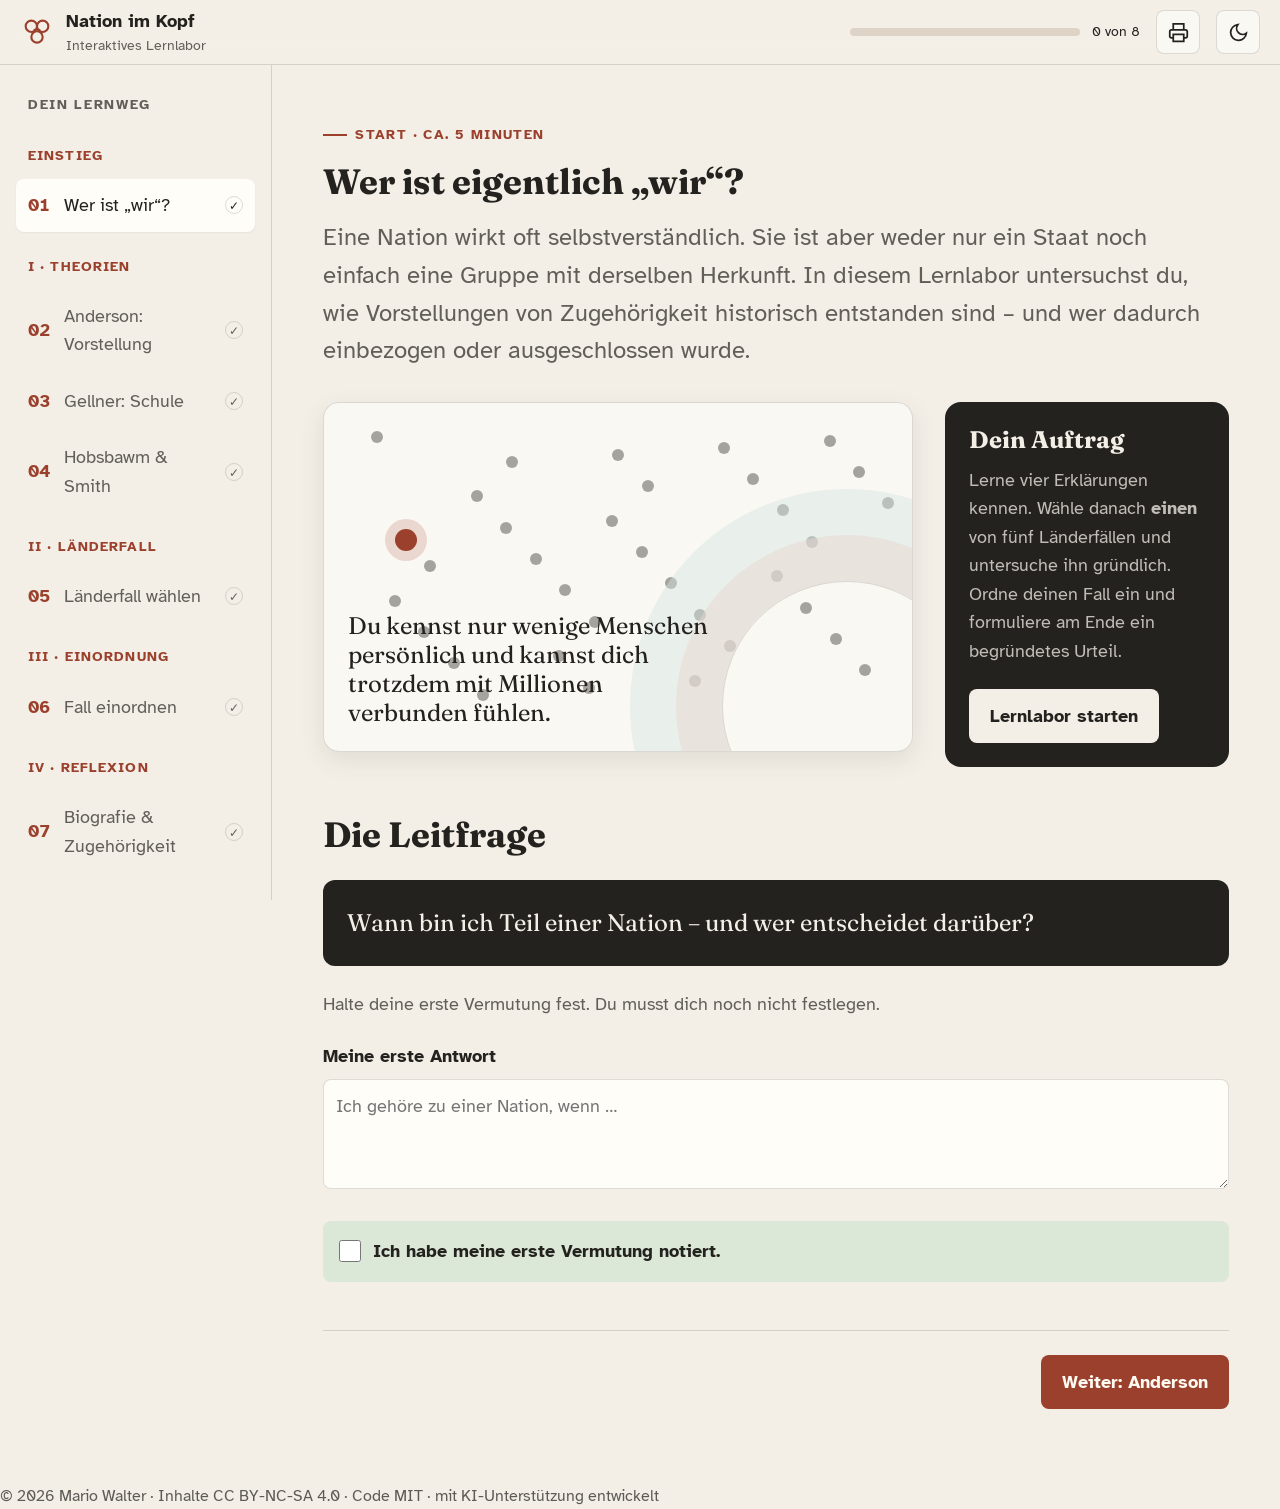
==== commit e29a62fa: "Urheber- und Lizenzvermerk vereinheitlichen Lizenzdateien, README-Abschnitt, CITATION.cff, Fußzeile " ====
--- a/index.html
+++ b/index.html
@@ -62,7 +62,7 @@
 <button aria-label="Darstellung wechseln" class="icon-btn" id="themeBtn" title="Hell/Dunkel"><svg fill="none" height="21" id="themeIcon" stroke="currentColor" stroke-width="2" viewbox="0 0 24 24" width="21"><path d="M21 12.79A9 9 0 1 1 11.21 3 7 7 0 0 0 21 12.79z"></path></svg></button>
 </div></header>
 <div class="shell">
-<aside aria-label="Lernmodule" class="sidebar"><h2>Dein Lernweg</h2><ol class="nav-list" id="sideNav"></ol><a class="privacy-note" href="gene-ohne-reisepass.html" style="display:block;text-decoration:none;background:var(--teal-hi)"><strong>Vertiefung: Gibt es nationale Gene?</strong><br/>Experimente und Forschungsbefunde zu DNA, Abstammung und Nation →</a><div class="privacy-note"><strong>Deine Geschichte gehört dir.</strong><br/>Biografische Antworten sind freiwillig. Du kannst allgemein, anonym oder über eine fremde Biografie schreiben.</div></aside>
+<aside aria-label="Lernmodule" class="sidebar"><h2>Dein Lernweg</h2><ol class="nav-list" id="sideNav"></ol><div class="privacy-note" style="background:var(--teal-hi)"><strong>Vertiefungsmodule</strong><a href="gene-ohne-reisepass.html" style="display:block;margin-top:8px;color:var(--text);font-weight:700">🧬 Gene ohne Reisepass →</a><a href="erfundene-traditionen.html" style="display:block;margin-top:6px;color:var(--text);font-weight:700">🏛️ Erfundene Traditionen →</a><a href="nationalismus-demokratie.html" style="display:block;margin-top:6px;color:var(--text);font-weight:700">🛡️ Nationalismus &amp; Demokratie →</a><span style="display:block;margin-top:8px;font-size:12px">Jedes Modul mit PDF-Zusammenfassung.</span></div><div class="privacy-note"><strong>Deine Geschichte gehört dir.</strong><br/>Biografische Antworten sind freiwillig. Du kannst allgemein, anonym oder über eine fremde Biografie schreiben.</div></aside>
 <main class="content" id="main">
 
 
@@ -223,4 +223,5 @@
 $('#resetAll').addEventListener('click',()=>{if(!confirm('Alle Eingaben und Markierungen dieser Sitzung zurücksetzen?'))return;$$('textarea,input[type="text"],input[type="number"]').forEach(x=>x.value='');$$('input[type="checkbox"]').forEach(x=>x.checked=false);state.done.clear();updateProgress();showPage(0);notify('Neue Lernrunde gestartet.')});
 if(location.hash.startsWith('#modul-'))showPage((parseInt(location.hash.split('-')[1])||1)-1);updateProgress();
 })();</script>
+  <p class="urheberzeile" style="font-size:1rem;opacity:.72;margin-top:1.5rem">© 2026 Mario Walter · Inhalte CC BY-NC-SA 4.0 · Code MIT · mit KI-Unterstützung entwickelt</p>
 </body></html>
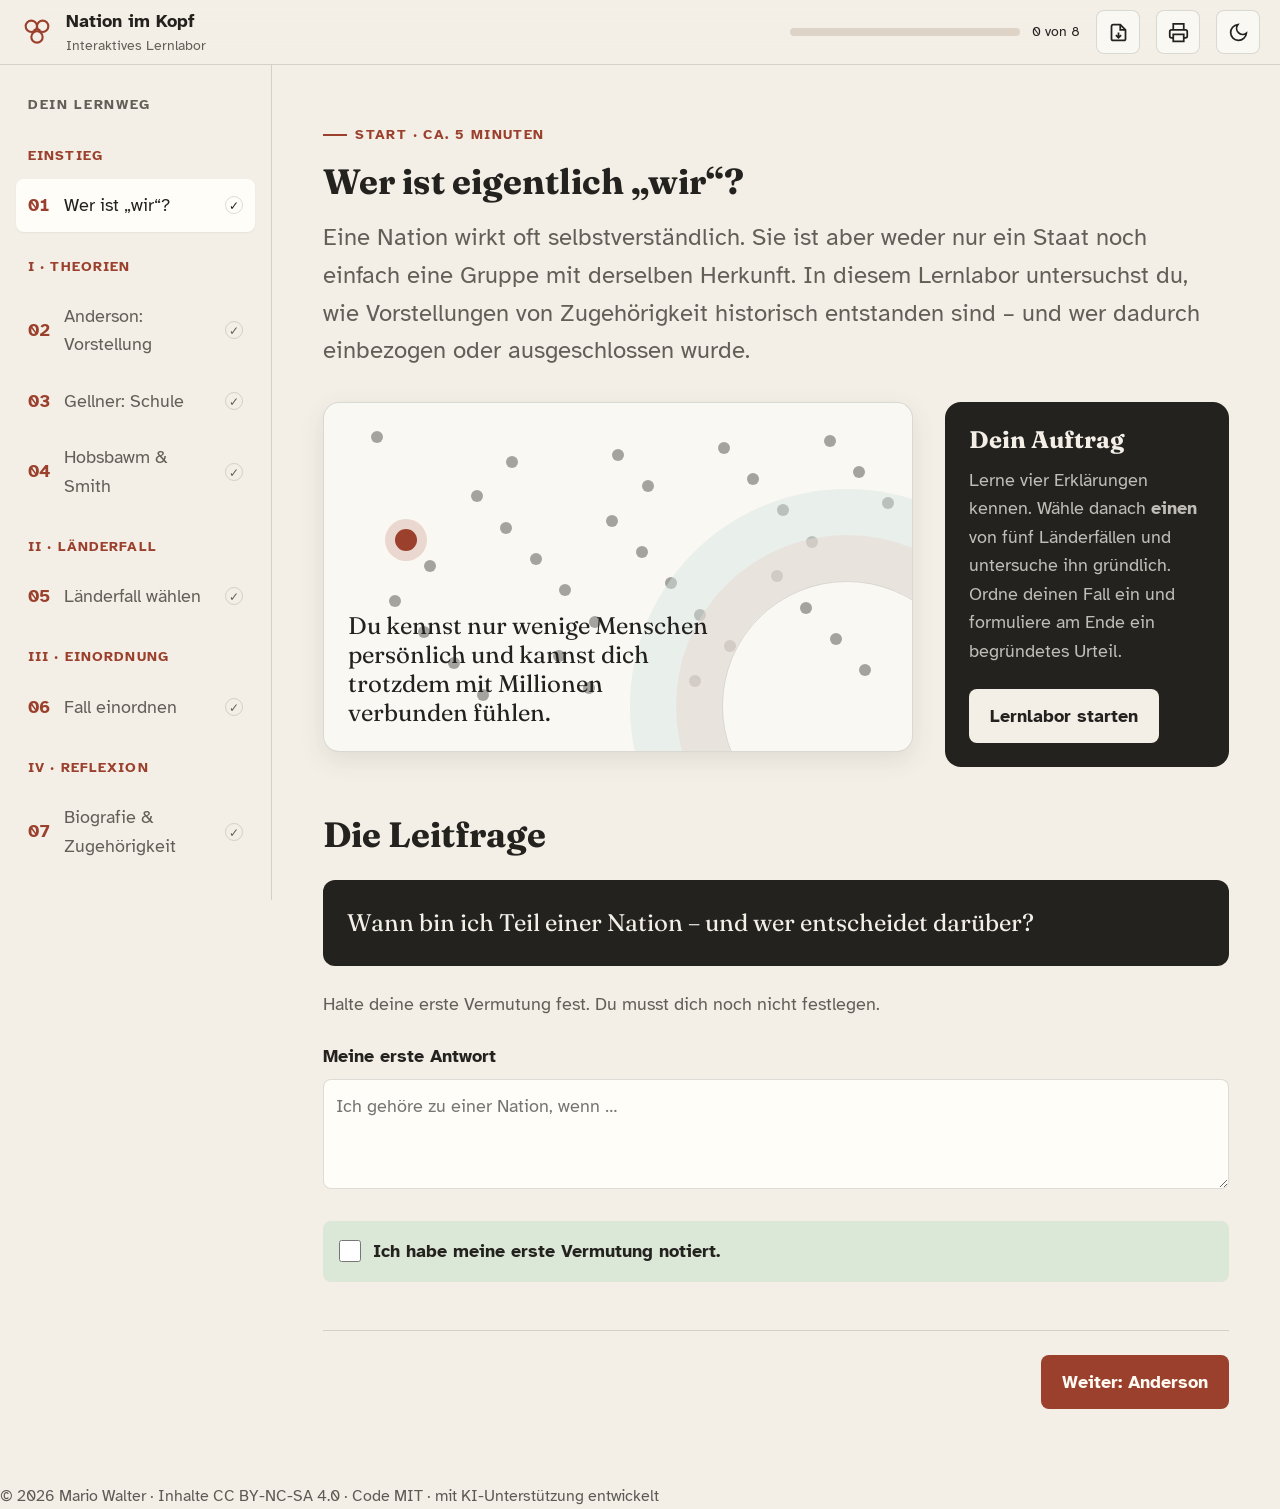
==== commit b3fefe6e: "PDF-Zusammenfassung „Nation im Kopf“ und Gesamtzusammenfassung aller Module (Erfundene Traditionen a" ====
--- a/index.html
+++ b/index.html
@@ -58,11 +58,12 @@
 <header class="appbar"><div class="appbar-inner">
 <div class="brand"><svg aria-label="Logo Nation im Kopf" class="mark" fill="none" viewbox="0 0 48 48"><circle cx="16" cy="16" r="8" stroke="currentColor" stroke-width="3"></circle><circle cx="32" cy="16" r="8" stroke="currentColor" stroke-width="3"></circle><circle cx="24" cy="31" r="8" stroke="currentColor" stroke-width="3"></circle><path d="M20 20l2.5 4M28 20l-2.5 4" stroke="currentColor" stroke-width="3"></path></svg><div><span>Nation im Kopf</span><small>Interaktives Lernlabor</small></div></div>
 <div aria-label="Lernfortschritt" class="progress-wrap"><div class="progress-track"><div class="progress-bar" id="progressBar"></div></div><span class="progress-label" id="progressLabel">0 von 8</span></div>
+<a aria-label="Zusammenfassung als PDF herunterladen" class="icon-btn" download="" href="pdf/nation-im-kopf-zusammenfassung.pdf" title="Zusammenfassung als PDF"><svg fill="none" height="21" stroke="currentColor" stroke-width="2" viewbox="0 0 24 24" width="21" aria-hidden="true"><path d="M14 3H6a2 2 0 0 0-2 2v14a2 2 0 0 0 2 2h12a2 2 0 0 0 2-2V9z"></path><path d="M14 3v6h6M12 12v6M9 15l3 3 3-3"></path></svg></a>
 <button aria-label="Arbeitsstand drucken" class="icon-btn" id="printBtn" title="Drucken"><svg fill="none" height="21" stroke="currentColor" stroke-width="2" viewbox="0 0 24 24" width="21"><path d="M6 9V2h12v7M6 18H4a2 2 0 0 1-2-2v-5a2 2 0 0 1 2-2h16a2 2 0 0 1 2 2v5a2 2 0 0 1-2 2h-2"></path><path d="M6 14h12v8H6z"></path></svg></button>
 <button aria-label="Darstellung wechseln" class="icon-btn" id="themeBtn" title="Hell/Dunkel"><svg fill="none" height="21" id="themeIcon" stroke="currentColor" stroke-width="2" viewbox="0 0 24 24" width="21"><path d="M21 12.79A9 9 0 1 1 11.21 3 7 7 0 0 0 21 12.79z"></path></svg></button>
 </div></header>
 <div class="shell">
-<aside aria-label="Lernmodule" class="sidebar"><h2>Dein Lernweg</h2><ol class="nav-list" id="sideNav"></ol><div class="privacy-note" style="background:var(--teal-hi)"><strong>Vertiefungsmodule</strong><a href="gene-ohne-reisepass.html" style="display:block;margin-top:8px;color:var(--text);font-weight:700">🧬 Gene ohne Reisepass →</a><a href="erfundene-traditionen.html" style="display:block;margin-top:6px;color:var(--text);font-weight:700">🏛️ Erfundene Traditionen →</a><a href="nationalismus-demokratie.html" style="display:block;margin-top:6px;color:var(--text);font-weight:700">🛡️ Nationalismus &amp; Demokratie →</a><span style="display:block;margin-top:8px;font-size:12px">Jedes Modul mit PDF-Zusammenfassung.</span></div><div class="privacy-note"><strong>Deine Geschichte gehört dir.</strong><br/>Biografische Antworten sind freiwillig. Du kannst allgemein, anonym oder über eine fremde Biografie schreiben.</div></aside>
+<aside aria-label="Lernmodule" class="sidebar"><h2>Dein Lernweg</h2><ol class="nav-list" id="sideNav"></ol><div class="privacy-note" style="background:var(--teal-hi)"><strong>Vertiefungsmodule</strong><a href="gene-ohne-reisepass.html" style="display:block;margin-top:8px;color:var(--text);font-weight:700">🧬 Gene ohne Reisepass →</a><a href="erfundene-traditionen.html" style="display:block;margin-top:6px;color:var(--text);font-weight:700">🏛️ Erfundene Traditionen →</a><a href="nationalismus-demokratie.html" style="display:block;margin-top:6px;color:var(--text);font-weight:700">🛡️ Nationalismus &amp; Demokratie →</a><a download="" href="pdf/nation-im-kopf-zusammenfassung.pdf" style="display:block;margin-top:10px;color:var(--text);font-weight:700">📄 Zusammenfassung „Nation im Kopf“ (PDF) ↓</a><a download="" href="pdf/gesamtzusammenfassung-nationalismus.pdf" style="display:block;margin-top:6px;color:var(--text);font-weight:700">📚 Gesamtzusammenfassung aller Module (PDF) ↓</a><a href="uebung.html" style="display:block;margin-top:6px;color:var(--text);font-weight:700">✍️ Übungsplattform: Fit für die Klassenarbeit →</a><span style="display:block;margin-top:8px;font-size:12px">Jedes Modul mit PDF-Zusammenfassung.</span></div><div class="privacy-note"><strong>Deine Geschichte gehört dir.</strong><br/>Biografische Antworten sind freiwillig. Du kannst allgemein, anonym oder über eine fremde Biografie schreiben.</div></aside>
 <main class="content" id="main">
 
 
@@ -170,6 +171,7 @@
 </div>
 <div class="final-score"><div class="score-ring" id="scoreRing"><span id="scoreText">0/5</span></div><div><h2>Dein Lerncheck</h2><p id="scoreMessage">Beantworte die fünf Fragen. Du erhältst sofort eine Rückmeldung.</p></div></div>
 <div class="section"><h2>Begründetes Abschlussurteil</h2><label for="finalJudgement">Beantworte: Wann bin ich Teil einer Nation – und wer entscheidet darüber? Nutze mindestens zwei Theorien, deinen Länderfall und die Begriffe Willensnation/Kulturnation.</label><textarea class="large-text" id="finalJudgement" placeholder="Mein Urteil: Rechtlich entscheidet … Für demokratische Zugehörigkeit ist außerdem … Anderson/Gellner/Hobsbawm/Smith zeigt … Mein Länderfall macht deutlich … Den Begriff Willens-/Kulturnation nutze ich hier, weil …"></textarea><div class="rubric"><h3>Selbstcheck für ein starkes Urteil</h3><label><input type="checkbox"/> Ich beantworte beide Teile der Leitfrage.</label><label><input type="checkbox"/> Ich erkläre mindestens zwei Theorien, statt sie nur zu nennen.</label><label><input type="checkbox"/> Ich nutze konkrete historische Informationen aus meinem Länderfall.</label><label><input type="checkbox"/> Ich unterscheide rechtliche Zugehörigkeit, Selbstzuordnung und Anerkennung durch andere.</label><label><input type="checkbox"/> Ich benenne eine Spannung oder Grenze meiner eigenen Position.</label></div><div class="btn-row"><button class="btn primary" id="copyResult">Meine Ergebnisse kopieren</button><button class="btn" id="resetAll">Neu beginnen</button></div></div>
+<div class="section" style="display:flex;flex-wrap:wrap;gap:12px;align-items:center"><div style="flex:1 1 280px"><h2>Zusammenfassung als PDF</h2><p>Zwei Seiten mit Theorien, Ebenen, Idealtypen, Länderfällen, Urteilscheckliste und Prüfungsfragen. Die Gesamtzusammenfassung enthält alle vier Module; „Erfundene Traditionen“ ist darin als freiwillige Kür gekennzeichnet. Keine persönlichen Eingaben.</p></div><a class="btn primary" download="" href="pdf/nation-im-kopf-zusammenfassung.pdf" style="text-decoration:none">Nation im Kopf · PDF</a><a class="btn" download="" href="pdf/gesamtzusammenfassung-nationalismus.pdf" style="text-decoration:none">Gesamtzusammenfassung · PDF</a></div>
 <label class="completion"><input data-complete="7" type="checkbox"/> Ich habe ein begründetes Abschlussurteil formuliert.</label>
 <div class="section sources"><h2>Quellen &amp; Vertiefung</h2><p class="section-intro">Die Lerntexte sind didaktisch reduziert. Die Kurzbelege T1–T5 markieren Theoriequellen, P1–P5 die historischen Fälle. Vollständige Links stehen direkt in den jeweiligen Modulen.</p><details open=""><summary>Theoretische Literatur</summary><p>Anderson: <em>Imagined Communities</em> (1983/2006); Gellner: <em>Nations and Nationalism</em> (1983); Hobsbawm/Ranger: <em>The Invention of Tradition</em> (1983); Smith: <em>Myths and Memories of the Nation</em> (1999). Die Begriffe helfen beim Fragenstellen; keiner der Ansätze erklärt allein jeden Fall.</p></details><details><summary>Didaktischer Hinweis</summary><p>Biografisches Lernen soll Selbstreflexion ermöglichen, aber keine private Offenlegung erzwingen. Länderfälle sind historische Analysegegenstände, keine Stellvertretung für Schülerinnen mit tatsächlicher oder zugeschriebener Herkunft.</p></details></div>
 <div class="lesson-nav"><button class="btn" data-goto="6">Zurück</button><button class="btn primary" data-goto="0">Zum Anfang</button></div>
